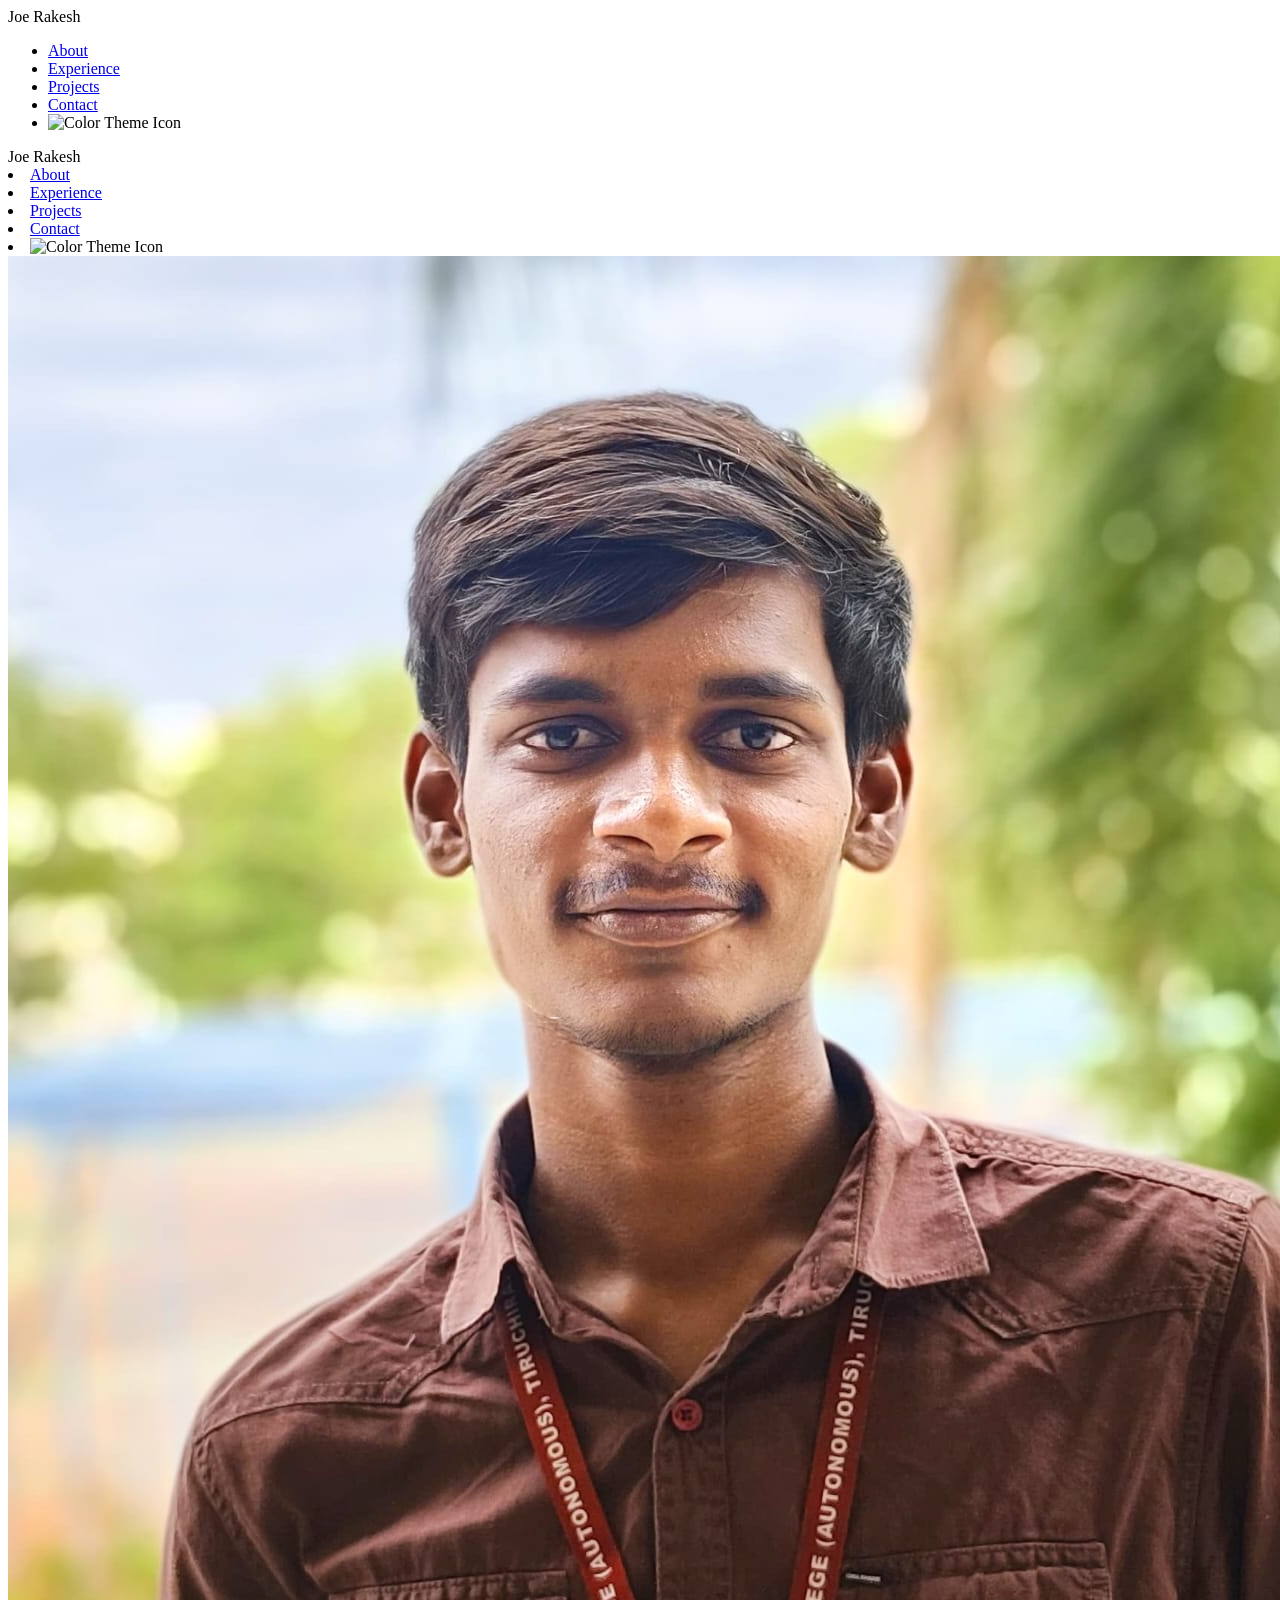
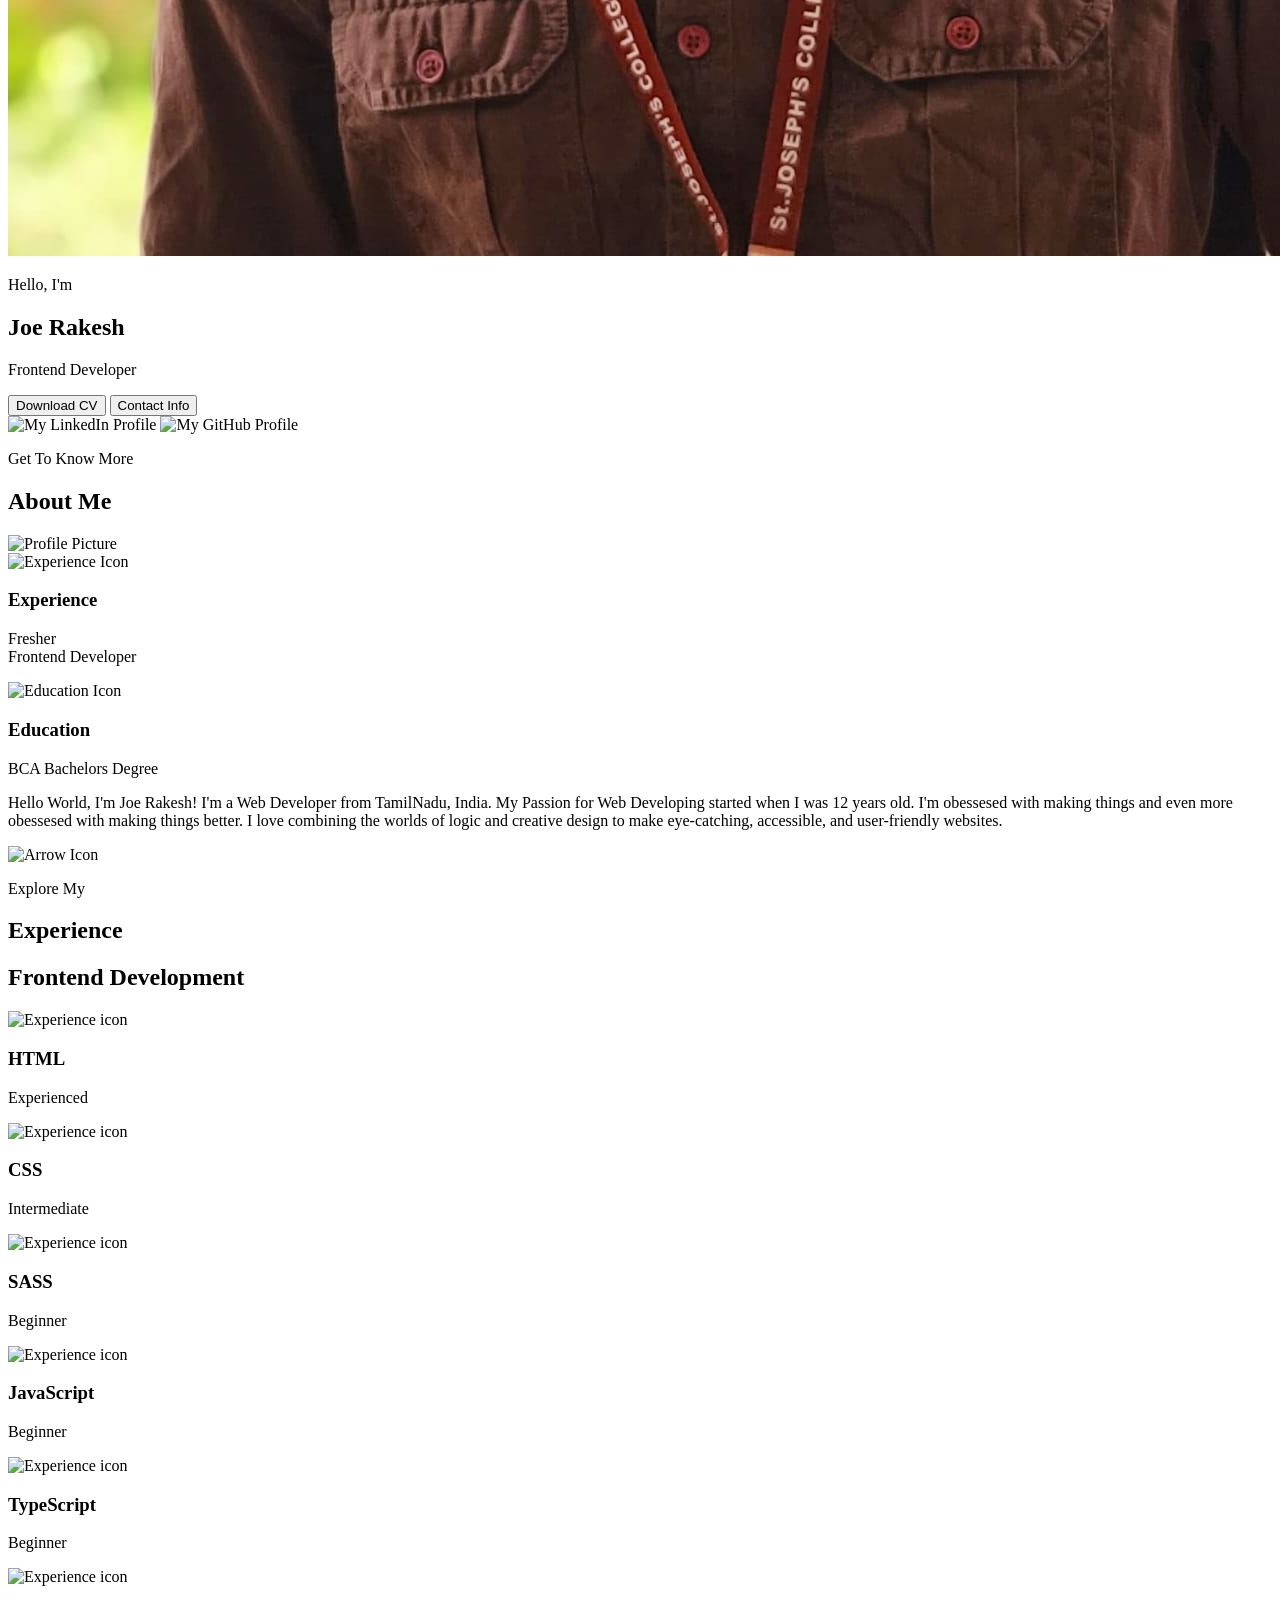
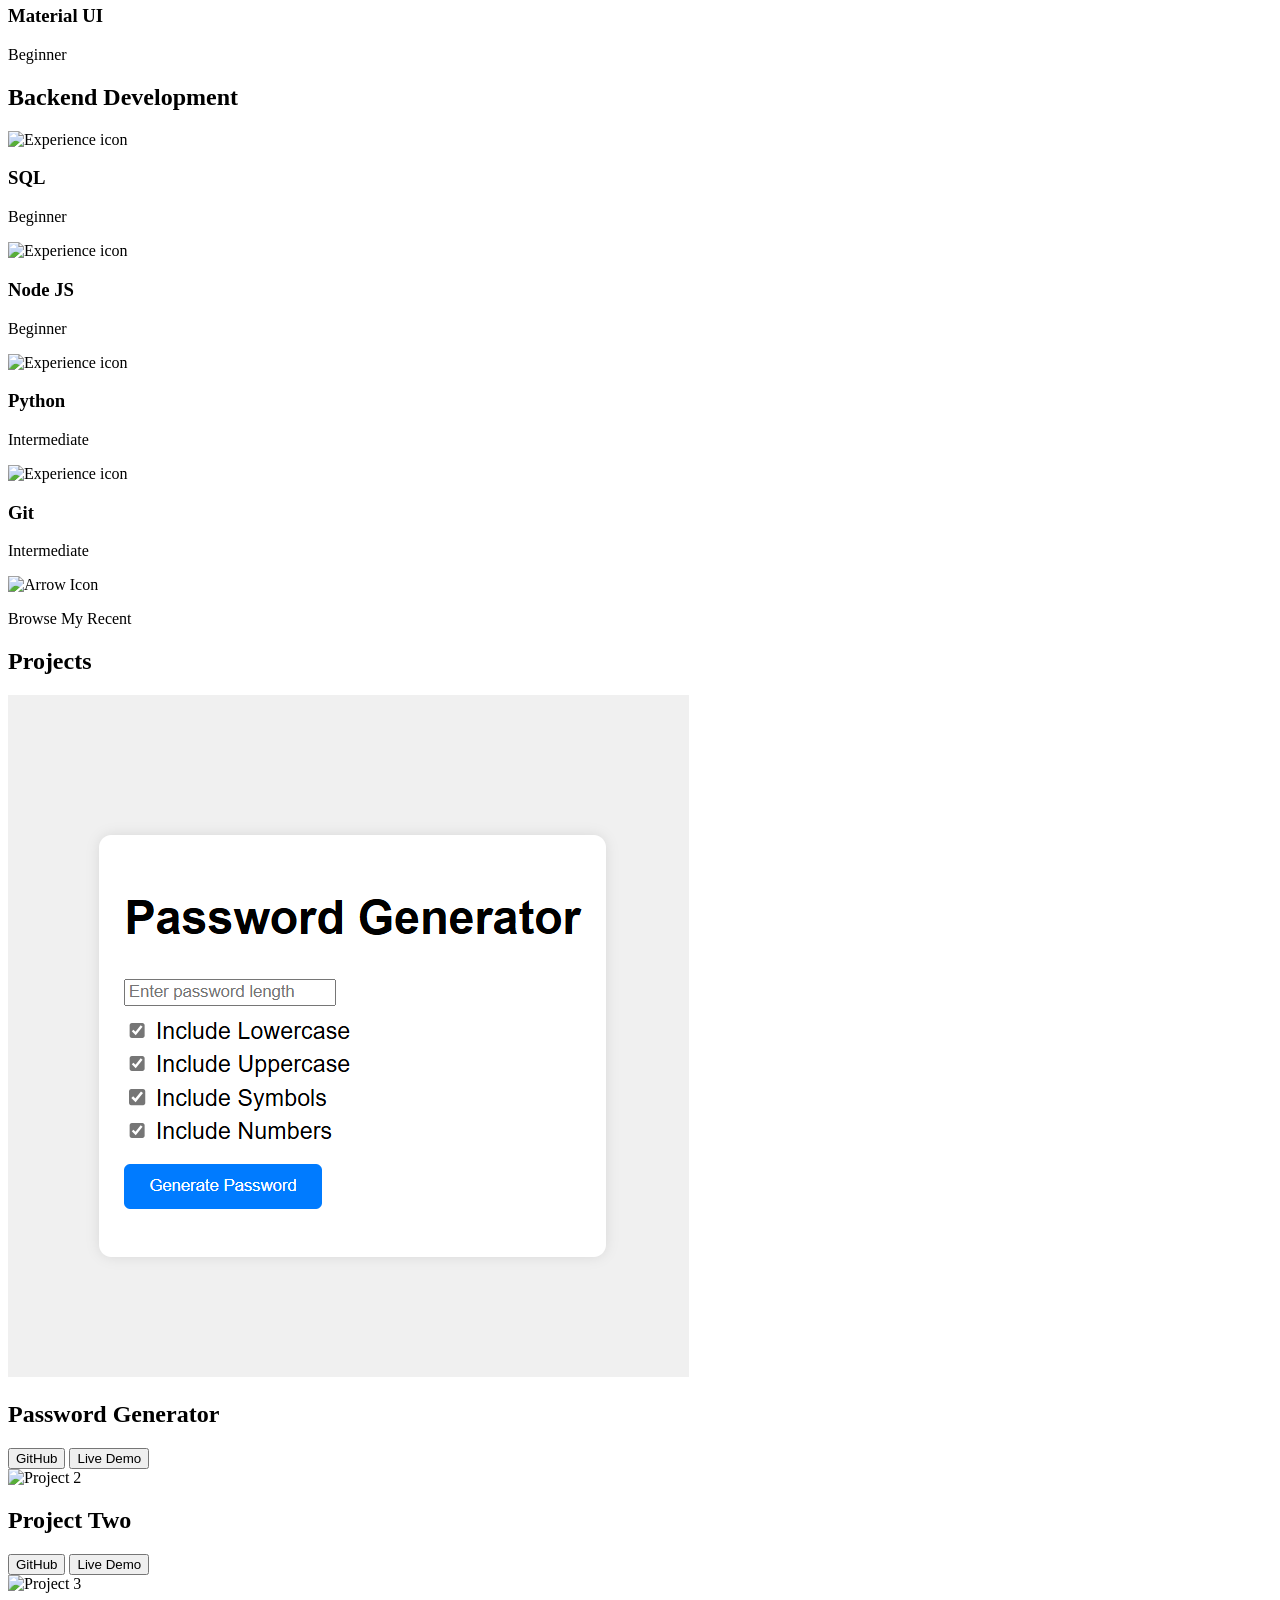
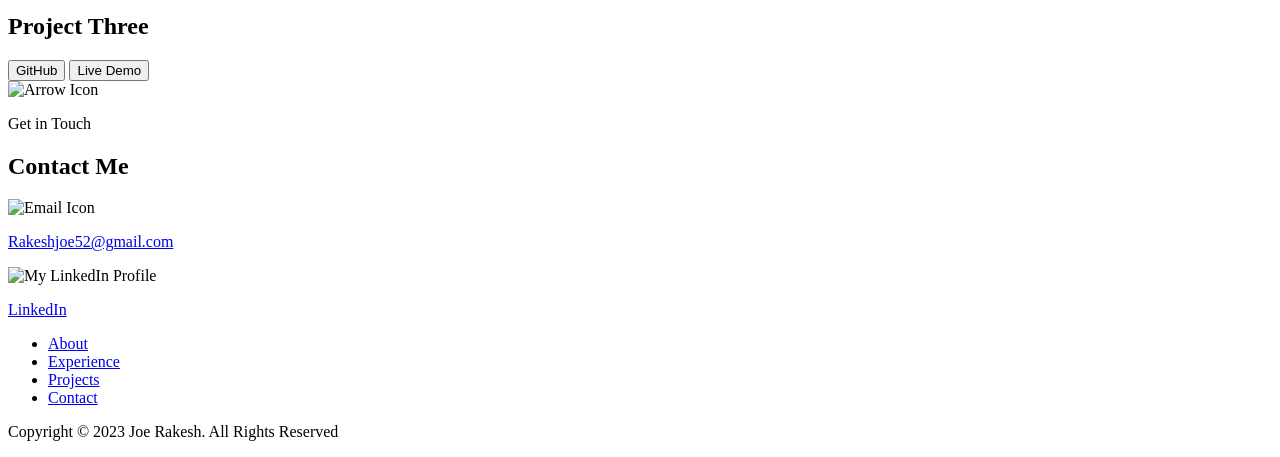
==== index.html @ 694a4231 "Update index.html" ====
<!DOCTYPE html>
<html lang="en">
  <head>
    <meta charset="UTF-8" />
    <meta http-equiv="X-UA-Compatible" content="IE=edge" />
    <meta name="viewport" content="width=device-width, initial-scale=1.0" />
    <title>Jo's Portfolio</title>
    <link rel="icon" type="image/x-icon" href="./assets/profile-pic.png" />
    <link rel="stylesheet" href="style.css" />
    <link rel="stylesheet" href="mediaqueries.css" />
  </head>
  <body>
    <nav id="desktop-nav">
      <div class="logo">Joe Rakesh</div>
      <div>
        <ul class="nav-links">
          <li><a href="#about">About</a></li>
          <li><a href="#experience">Experience</a></li>
          <li><a href="#projects">Projects</a></li>
          <li><a href="#contact">Contact</a></li>
          <li>
            <img
              id="modeToggle"
              class="icon color-icon"
              src="./assets/theme_light.png"
              src-light="./assets/theme_light.png"
              src-dark="./assets/theme_dark.png"
              alt="Color Theme Icon"
            />
          </li>
        </ul>
      </div>
    </nav>
    <nav id="hamburger-nav">
      <div class="logo">Joe Rakesh</div>
      <div class="hamburger-menu">
        <div class="hamburger-icon" onclick="toggleMenu()">
          <span></span>
          <span></span>
          <span></span>
        </div>
        <div class="menu-links">
          <li><a href="#about" onclick="toggleMenu()">About</a></li>
          <li><a href="#experience" onclick="toggleMenu()">Experience</a></li>
          <li><a href="#projects" onclick="toggleMenu()">Projects</a></li>
          <li><a href="#contact" onclick="toggleMenu()">Contact</a></li>
          <li>
            <img
              id="modeToggle2"
              class="icon color-icon"
              src="./assets/theme_light.png"
              src-light="./assets/theme_light.png"
              src-dark="./assets/theme_dark.png"
              alt="Color Theme Icon"
            />
          </li>
        </div>
      </div>
    </nav>
    <section id="profile">
      <div class="section_pic-container">
        <img src="./assets/profile-pic2.png" alt="Joe Profile Picture" />
      </div>
      <div class="section_text">
        <p class="section_text_p1">Hello, I'm</p>
        <h1 class="title">Joe Rakesh</h1>
        <p class="section_text_p2">Frontend Developer</p>
        <div class="btn-container">
          <button
            class="btn btn-color-2"
            onclick="window.open('./assets/resume.pdf')"
          >
            Download CV
          </button>
          <button class="btn btn-color-1" onclick="location.href='./#contact'">
            Contact Info
          </button>
        </div>
        <div id="social-container">
          <img
            src="./assets/linkedin.png"
            src-light="./assets/linkedin_light.png"
            src-dark="./assets/linkedin_dark.png"
            alt="My LinkedIn Profile"
            class="icon"
            onclick="location.href='https://www.linkedin.com/in/joe-rakesh-27b082286/'"
          />
          <img
            src="./assets/github.png"
            src-light="./assets/github_light.png"
            src-dark="./assets/github_dark.png"
            alt="My GitHub Profile"
            class="icon linkedin-icon"
            onclick="location.href='https://github.com/Joerakesh'"
          />
        </div>
      </div>
    </section>
    <section id="about">
      <p class="section_text_p1">Get To Know More</p>
      <h1 class="title">About Me</h1>
      <div class="section-container">
        <div class="section_pic-container">
          <img
            src="./assets/about-pic.png"
            alt="Profile Picture"
            class="about-pic"
          />
        </div>
        <div class="about-details-container">
          <div class="about-container">
            <div class="details-container">
              <img
                src="./assets/experience.png"
                src-light="./assets/experience_light.png"
                src-dark="./assets/checkmark_dark.png"
                alt="Experience Icon"
                class="icon"
              />
              <h3>Experience</h3>
              <p>Fresher <br />Frontend Developer</p>
            </div>
            <div class="details-container">
              <img
                src="./assets/education.png"
                src-light="./assets/education_light.png"
                src-dark="./assets/education_dark.png"
                alt="Education Icon"
                class="icon"
              />
              <h3>Education</h3>
              <p>BCA Bachelors Degree<br /></p>
            </div>
          </div>
          <div class="text-container">
            <p>
              Hello World, I'm Joe Rakesh! I'm a Web Developer from TamilNadu,
              India. My Passion for Web Developing started when I was 12 years
              old. I'm obessesed with making things and even more obessesed with
              making things better. I love combining the worlds of logic and
              creative design to make eye-catching, accessible, and
              user-friendly websites.
            </p>
          </div>
        </div>
      </div>
      <img
        src="./assets/arrow.png"
        src-light="./assets/arrow_light.png"
        src-dark="./assets/arrow_dark.png"
        alt="Arrow Icon"
        class="icon arrow"
        onclick="location.href='./#experience'"
      />
    </section>
    <section id="experience">
      <p class="section_text_p1">Explore My</p>
      <h1 class="title">Experience</h1>
      <div class="experience-details-container">
        <div class="about-container">
          <div class="details-container">
            <h2 class="experience-sub-title">Frontend Development</h2>
            <div class="article-container">
              <article>
                <img
                  src="./assets/checkmark.png"
                  src-light="./assets/checkmark_light.png"
                  src-dark="./assets/checkmark_dark.png"
                  alt="Experience icon"
                  class="icon"
                />
                <div>
                  <h3>HTML</h3>
                  <p>Experienced</p>
                </div>
              </article>
              <article>
                <img
                  src="./assets/checkmark.png"
                  src-light="./assets/checkmark_light.png"
                  src-dark="./assets/checkmark_dark.png"
                  alt="Experience icon"
                  class="icon"
                />
                <div>
                  <h3>CSS</h3>
                  <p>Intermediate</p>
                </div>
              </article>
              <article>
                <img
                  src="./assets/checkmark.png"
                  src-light="./assets/checkmark_light.png"
                  src-dark="./assets/checkmark_dark.png"
                  alt="Experience icon"
                  class="icon"
                />
                <div>
                  <h3>SASS</h3>
                  <p>Beginner</p>
                </div>
              </article>
              <article>
                <img
                  src="./assets/checkmark.png"
                  src-light="./assets/checkmark_light.png"
                  src-dark="./assets/checkmark_dark.png"
                  alt="Experience icon"
                  class="icon"
                />
                <div>
                  <h3>JavaScript</h3>
                  <p>Beginner</p>
                </div>
              </article>
              <article>
                <img
                  src="./assets/checkmark.png"
                  src-light="./assets/checkmark_light.png"
                  src-dark="./assets/checkmark_dark.png"
                  alt="Experience icon"
                  class="icon"
                />
                <div>
                  <h3>TypeScript</h3>
                  <p>Beginner</p>
                </div>
              </article>
              <article>
                <img
                  src="./assets/checkmark.png"
                  src-light="./assets/checkmark_light.png"
                  src-dark="./assets/checkmark_dark.png"
                  alt="Experience icon"
                  class="icon"
                />
                <div>
                  <h3>Material UI</h3>
                  <p>Beginner</p>
                </div>
              </article>
            </div>
          </div>
          <div class="details-container">
            <h2 class="experience-sub-title">Backend Development</h2>
            <div class="article-container">
              <article>
                <img
                  src="./assets/checkmark.png"
                  src-light="./assets/checkmark_light.png"
                  src-dark="./assets/checkmark_dark.png"
                  alt="Experience icon"
                  class="icon"
                />
                <div>
                  <h3>SQL</h3>
                  <p>Beginner</p>
                </div>
              </article>
              <article>
                <img
                  src="./assets/checkmark.png"
                  src-light="./assets/checkmark_light.png"
                  src-dark="./assets/checkmark_dark.png"
                  alt="Experience icon"
                  class="icon"
                />
                <div>
                  <h3>Node JS</h3>
                  <p>Beginner</p>
                </div>
              </article>
              <article>
                <img
                  src="./assets/checkmark.png"
                  src-light="./assets/checkmark_light.png"
                  src-dark="./assets/checkmark_dark.png"
                  alt="Experience icon"
                  class="icon"
                />
                <div>
                  <h3>Python</h3>
                  <p>Intermediate</p>
                </div>
              </article>
              <article>
                <img
                  src="./assets/checkmark.png"
                  src-light="./assets/checkmark_light.png"
                  src-dark="./assets/checkmark_dark.png"
                  alt="Experience icon"
                  class="icon"
                />
                <div>
                  <h3>Git</h3>
                  <p>Intermediate</p>
                </div>
              </article>
            </div>
          </div>
        </div>
      </div>
      <img
        src="./assets/arrow.png"
        src-light="./assets/arrow_light.png"
        src-dark="./assets/arrow_dark.png"
        alt="Arrow Icon"
        class="icon arrow"
        onclick="location.href='./#projects'"
      />
    </section>
    <section id="projects">
      <p class="section_text_p1">Browse My Recent</p>
      <h1 class="title">Projects</h1>
      <div class="experience-details-container">
        <div class="about-container">
          <div class="details-container color-container">
            <div class="article-container">
              <img
                src="./assets/project-1.png"
                alt="Project 1"
                class="project-img"
              />
            </div>
            <h2 class="experience-sub-title project-title">Password Generator</h2>
            <div class="btn-container">
              <button
                class="btn btn-color-2 project-btn"
                onclick="location.href='https://github.com/Joerakesh/Password-Generator.git'"
              >
                GitHub
              </button>
              <button
                class="btn btn-color-2 project-btn"
                onclick="location.href='https://joepasswordgenerator.netlify.app/'"
              >
                Live Demo
              </button>
            </div>
          </div>
          <div class="details-container color-container">
            <div class="article-container">
              <img
                src="./assets/project-2.png"
                alt="Project 2"
                class="project-img"
              />
            </div>
            <h2 class="experience-sub-title project-title">Project Two</h2>
            <div class="btn-container">
              <button
                class="btn btn-color-2 project-btn"
                onclick="location.href='https://github.com/'"
              >
                GitHub
              </button>
              <button
                class="btn btn-color-2 project-btn"
                onclick="location.href='https://github.com/'"
              >
                Live Demo
              </button>
            </div>
          </div>
          <div class="details-container color-container">
            <div class="article-container">
              <img
                src="./assets/project-3.png"
                alt="Project 3"
                class="project-img"
              />
            </div>
            <h2 class="experience-sub-title project-title">Project Three</h2>
            <div class="btn-container">
              <button
                class="btn btn-color-2 project-btn"
                onclick="location.href='https://github.com/'"
              >
                GitHub
              </button>
              <button
                class="btn btn-color-2 project-btn"
                onclick="location.href='https://github.com/'"
              >
                Live Demo
              </button>
            </div>
          </div>
        </div>
      </div>
      <img
        src="./assets/arrow.png"
        src-light="./assets/arrow_light.png"
        src-dark="./assets/arrow_dark.png"
        alt="Arrow Icon"
        class="icon arrow"
        onclick="location.href='./#contact'"
      />
    </section>
    <section id="contact">
      <p class="section_text_p1">Get in Touch</p>
      <h1 class="title">Contact Me</h1>
      <div class="contact-info-upper-container">
        <div class="contact-info-container">
          <img
            src="./assets/email.png"
            src-light="./assets/email_light.png"
            src-dark="./assets/email_dark.png"
            alt="Email Icon"
            class="icon contact-icon email-icon"
          />
          <p>
            <a href="mailto:rakeshjoe52@gmail.com">Rakeshjoe52@gmail.com</a>
          </p>
        </div>
        <div class="contact-info-container">
          <img
            src="./assets/linkedin.png"
            src-light="./assets/linkedin_light.png"
            src-dark="./assets/linkedin_dark.png"
            alt="My LinkedIn Profile"
            class="icon"
            onclick="location.href='https://www.linkedin.com/in/joe-rakesh-27b082286/'"
          />
          <p>
            <a href="https://www.linkedin.com/in/joe-rakesh-27b082286/"
              >LinkedIn</a
            >
          </p>
        </div>
      </div>
    </section>
    <footer>
      <nav>
        <div class="nav-links-container">
          <ul class="nav-links">
            <li><a href="#about">About</a></li>
            <li><a href="#experience">Experience</a></li>
            <li><a href="#projects">Projects</a></li>
            <li><a href="#contact">Contact</a></li>
          </ul>
        </div>
      </nav>
      <p>Copyright &#169; 2023 Joe Rakesh. All Rights Reserved</p>
    </footer>
    <script src="script.js"></script>
  </body>
</html>
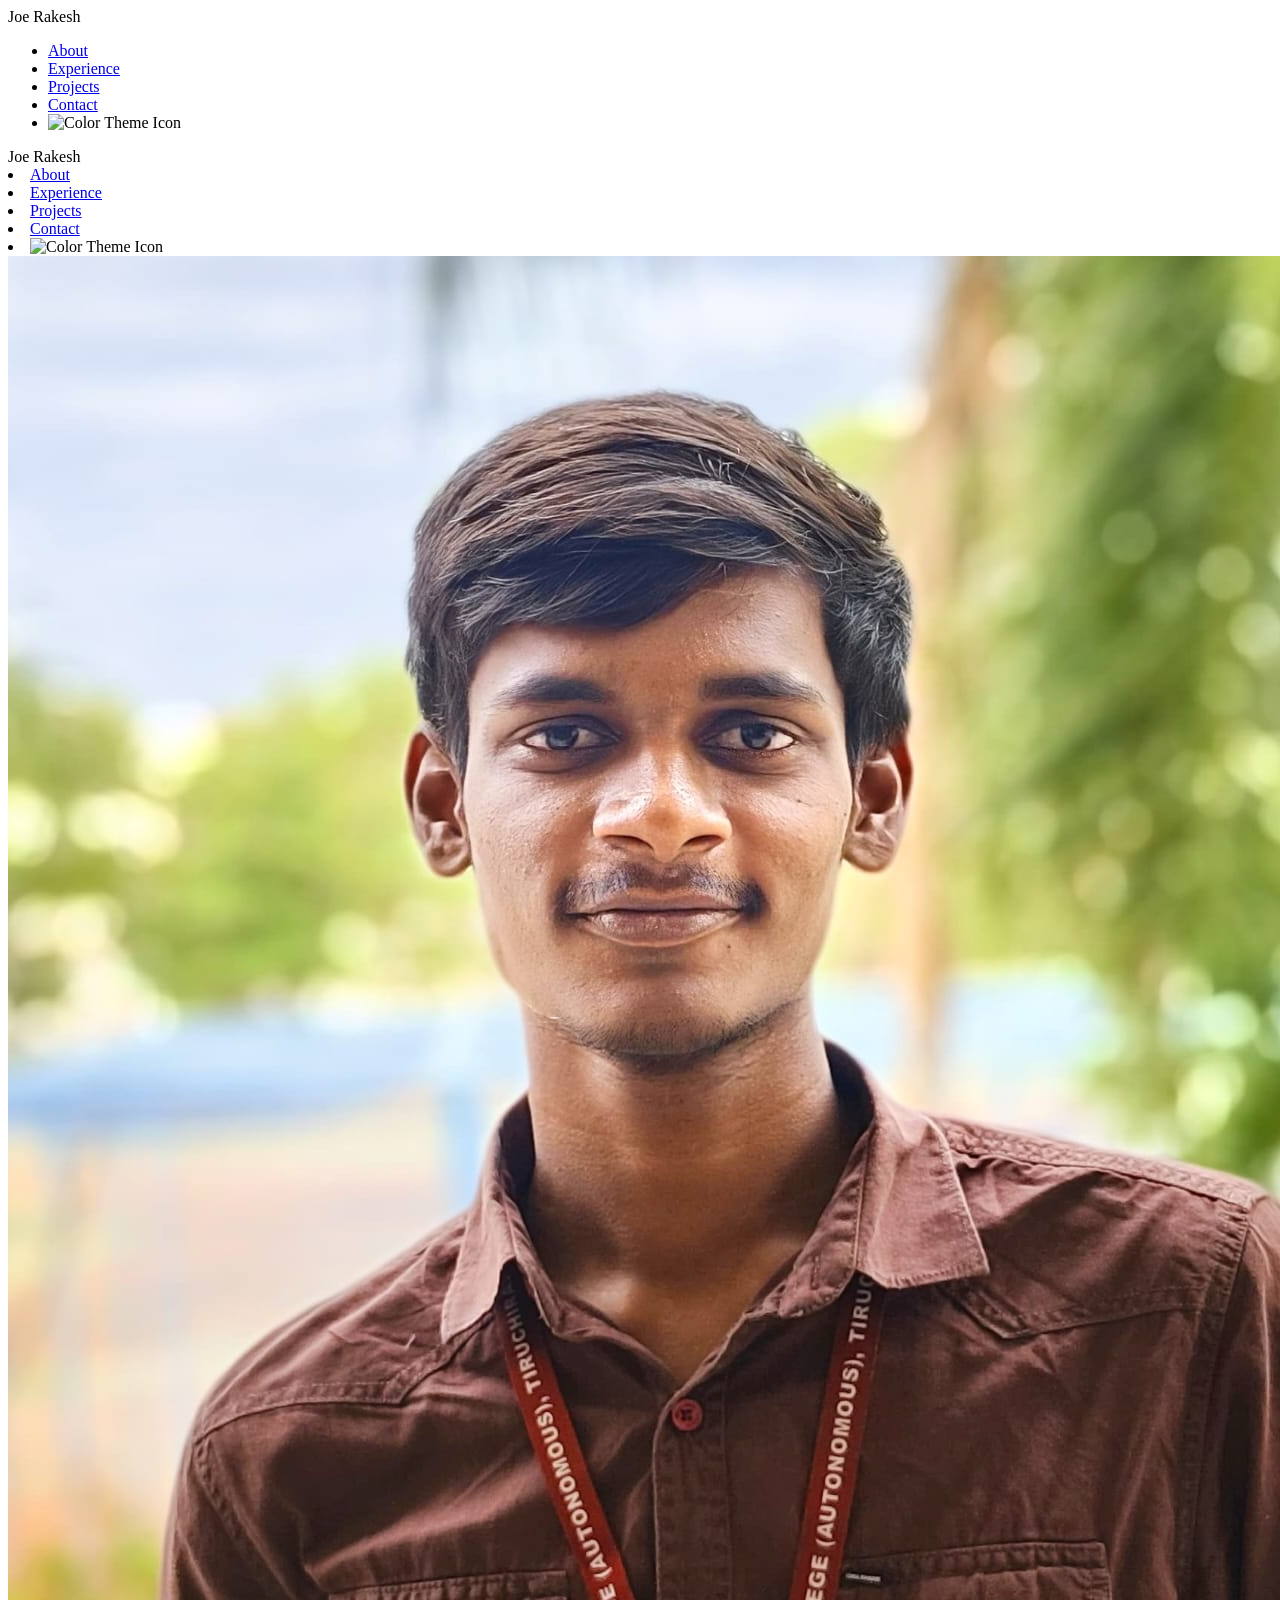
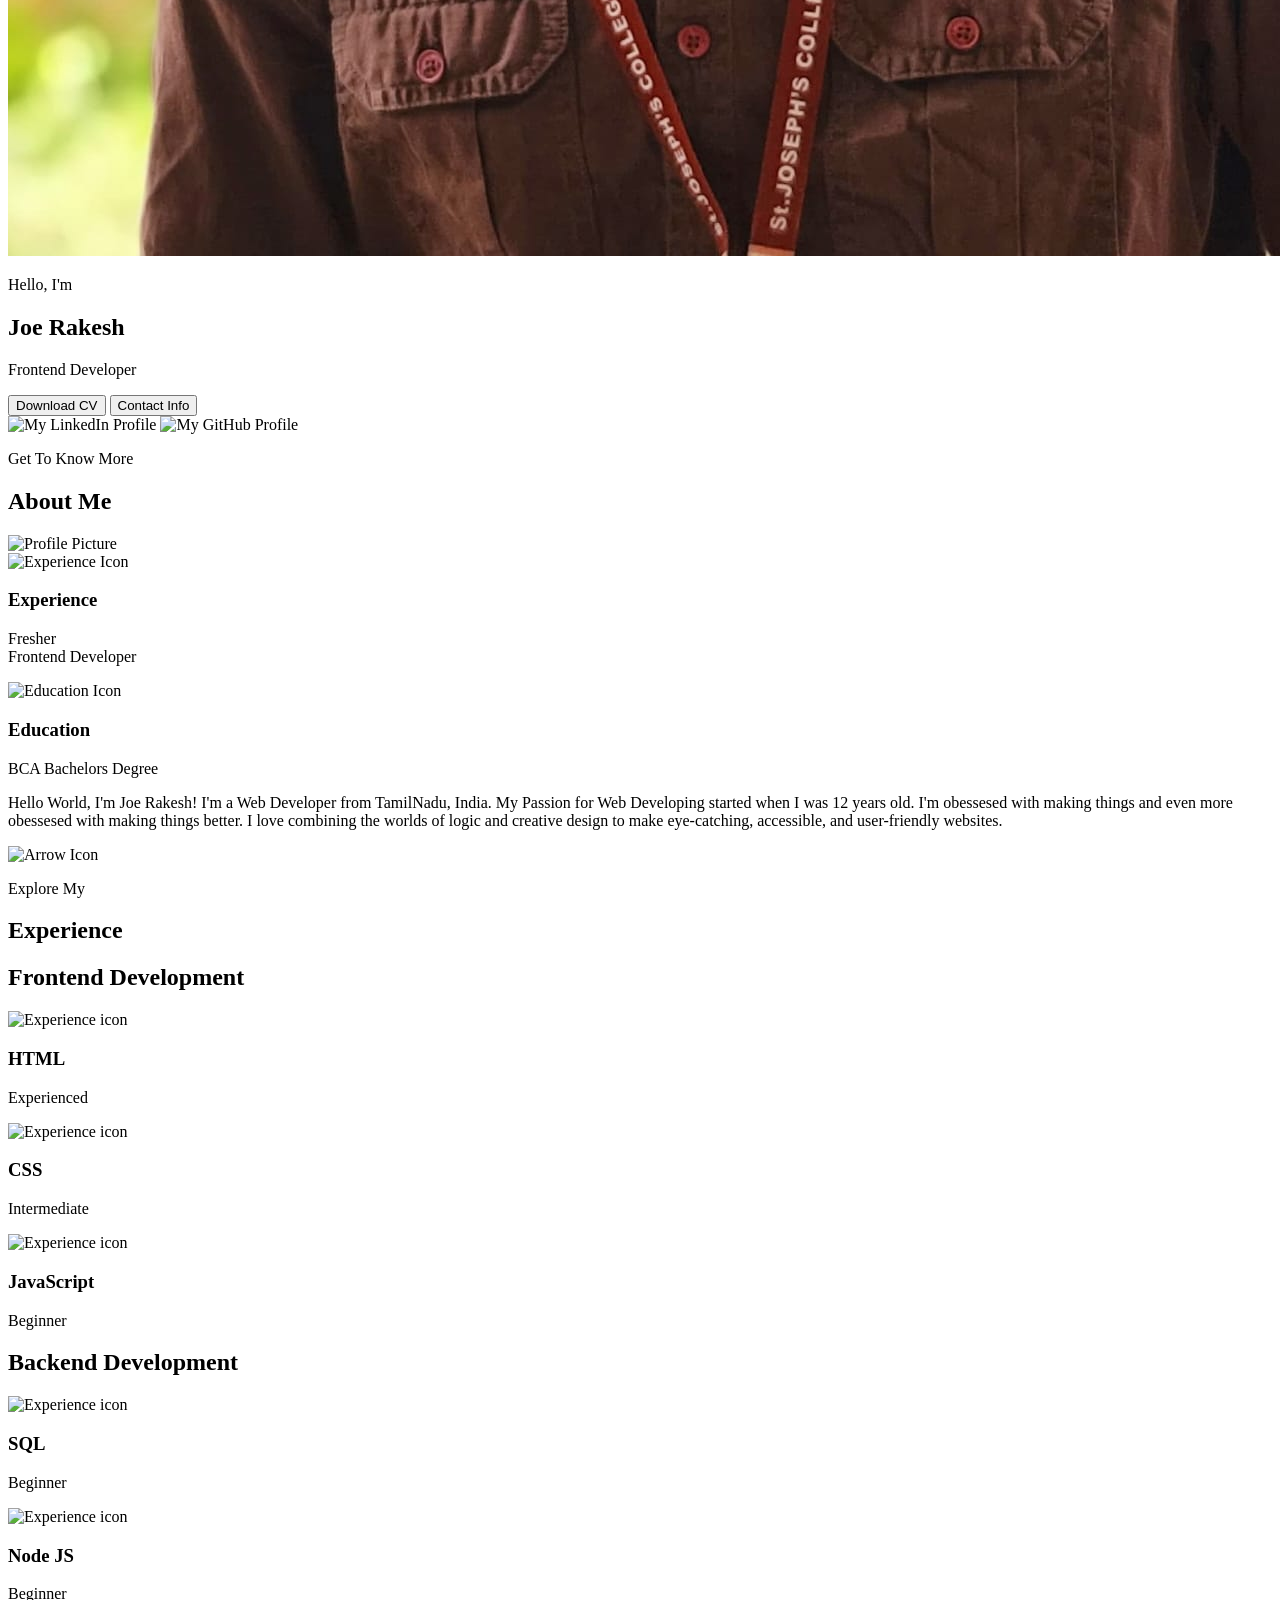
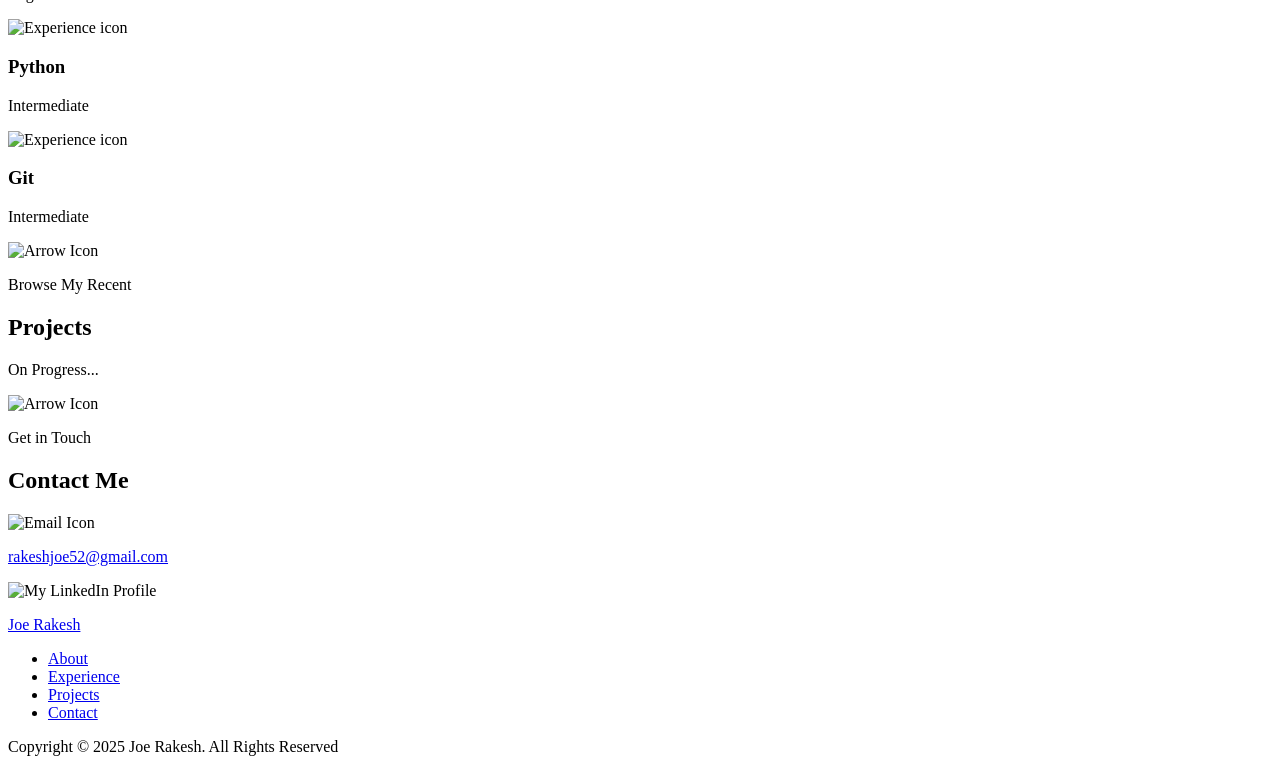
==== commit f0c429fb: "commit" ====
--- a/index.html
+++ b/index.html
@@ -4,7 +4,7 @@
     <meta charset="UTF-8" />
     <meta http-equiv="X-UA-Compatible" content="IE=edge" />
     <meta name="viewport" content="width=device-width, initial-scale=1.0" />
-    <title>Jo's Portfolio</title>
+    <title>Joe's Portfolio</title>
     <link rel="icon" type="image/x-icon" href="./assets/profile-pic.png" />
     <link rel="stylesheet" href="style.css" />
     <link rel="stylesheet" href="mediaqueries.css" />
@@ -196,46 +196,7 @@
                   class="icon"
                 />
                 <div>
-                  <h3>SASS</h3>
-                  <p>Beginner</p>
-                </div>
-              </article>
-              <article>
-                <img
-                  src="./assets/checkmark.png"
-                  src-light="./assets/checkmark_light.png"
-                  src-dark="./assets/checkmark_dark.png"
-                  alt="Experience icon"
-                  class="icon"
-                />
-                <div>
                   <h3>JavaScript</h3>
-                  <p>Beginner</p>
-                </div>
-              </article>
-              <article>
-                <img
-                  src="./assets/checkmark.png"
-                  src-light="./assets/checkmark_light.png"
-                  src-dark="./assets/checkmark_dark.png"
-                  alt="Experience icon"
-                  class="icon"
-                />
-                <div>
-                  <h3>TypeScript</h3>
-                  <p>Beginner</p>
-                </div>
-              </article>
-              <article>
-                <img
-                  src="./assets/checkmark.png"
-                  src-light="./assets/checkmark_light.png"
-                  src-dark="./assets/checkmark_dark.png"
-                  alt="Experience icon"
-                  class="icon"
-                />
-                <div>
-                  <h3>Material UI</h3>
                   <p>Beginner</p>
                 </div>
               </article>
@@ -314,7 +275,7 @@
       <h1 class="title">Projects</h1>
       <div class="experience-details-container">
         <div class="about-container">
-          <div class="details-container color-container">
+          <!-- <div class="details-container color-container">
             <div class="article-container">
               <img
                 src="./assets/project-1.png"
@@ -322,7 +283,9 @@
                 class="project-img"
               />
             </div>
-            <h2 class="experience-sub-title project-title">Password Generator</h2>
+            <h2 class="experience-sub-title project-title">
+              Password Generator
+            </h2>
             <div class="btn-container">
               <button
                 class="btn btn-color-2 project-btn"
@@ -385,7 +348,8 @@
                 Live Demo
               </button>
             </div>
-          </div>
+          </div> -->
+          <p>On Progress...</p>
         </div>
       </div>
       <img
@@ -410,7 +374,7 @@
             class="icon contact-icon email-icon"
           />
           <p>
-            <a href="mailto:rakeshjoe52@gmail.com">Rakeshjoe52@gmail.com</a>
+            <a href="mailto:rakeshjoe52@gmail.com">rakeshjoe52@gmail.com</a>
           </p>
         </div>
         <div class="contact-info-container">
@@ -424,7 +388,7 @@
           />
           <p>
             <a href="https://www.linkedin.com/in/joe-rakesh-27b082286/"
-              >LinkedIn</a
+              >Joe Rakesh</a
             >
           </p>
         </div>
@@ -441,7 +405,7 @@
           </ul>
         </div>
       </nav>
-      <p>Copyright &#169; 2023 Joe Rakesh. All Rights Reserved</p>
+      <p>Copyright &#169; 2025 Joe Rakesh. All Rights Reserved</p>
     </footer>
     <script src="script.js"></script>
   </body>
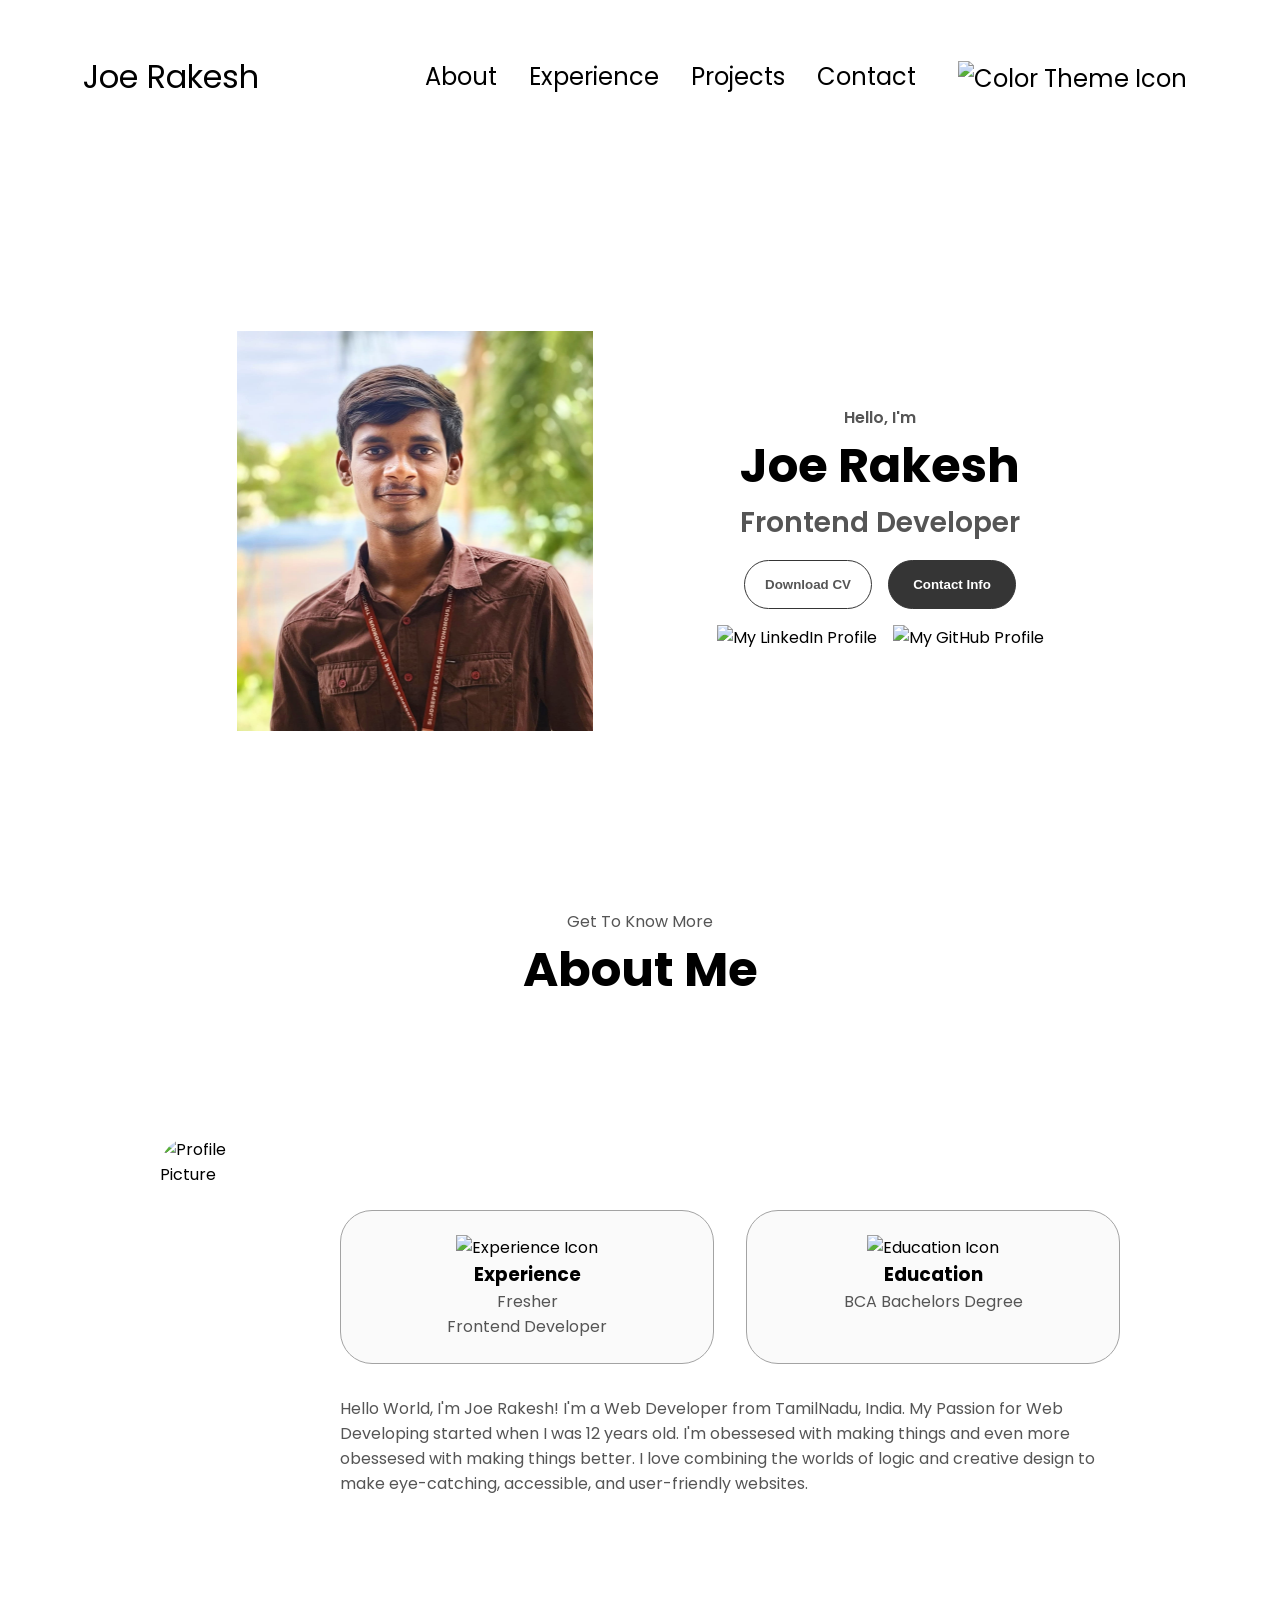
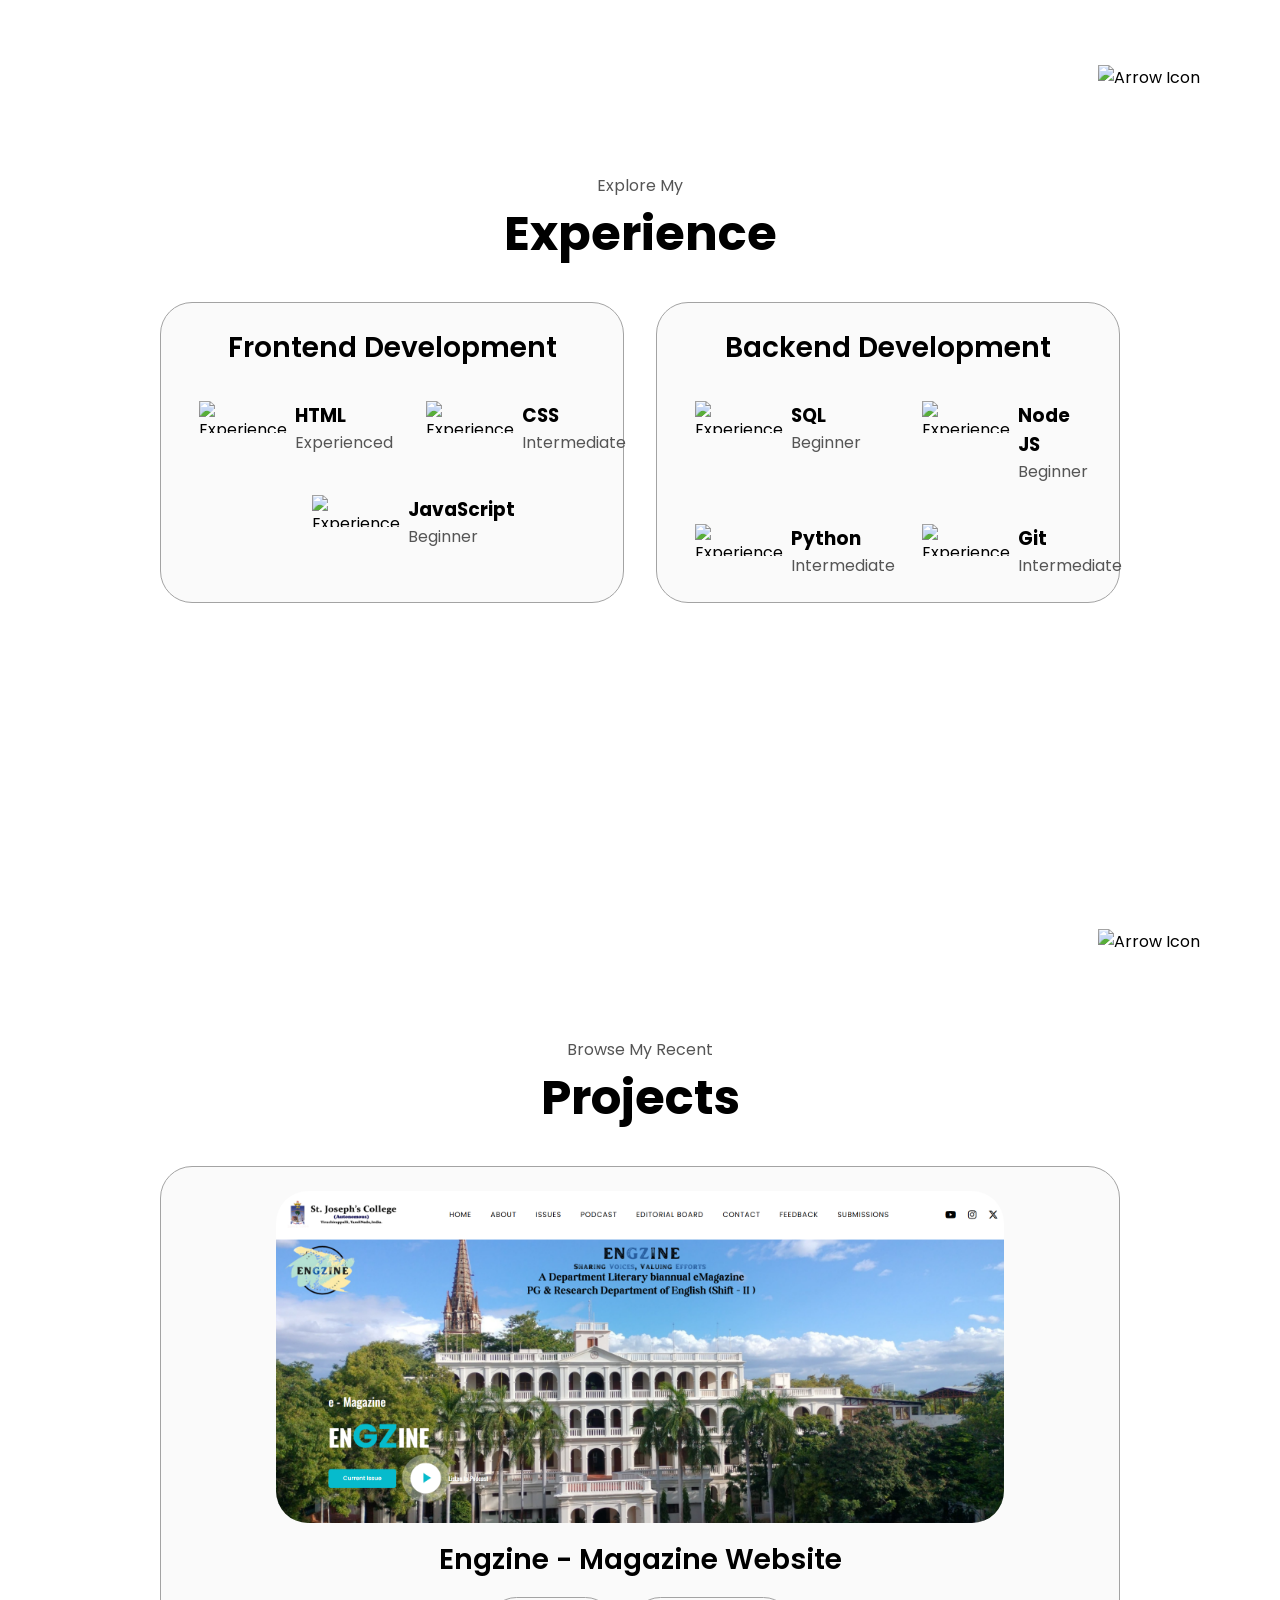
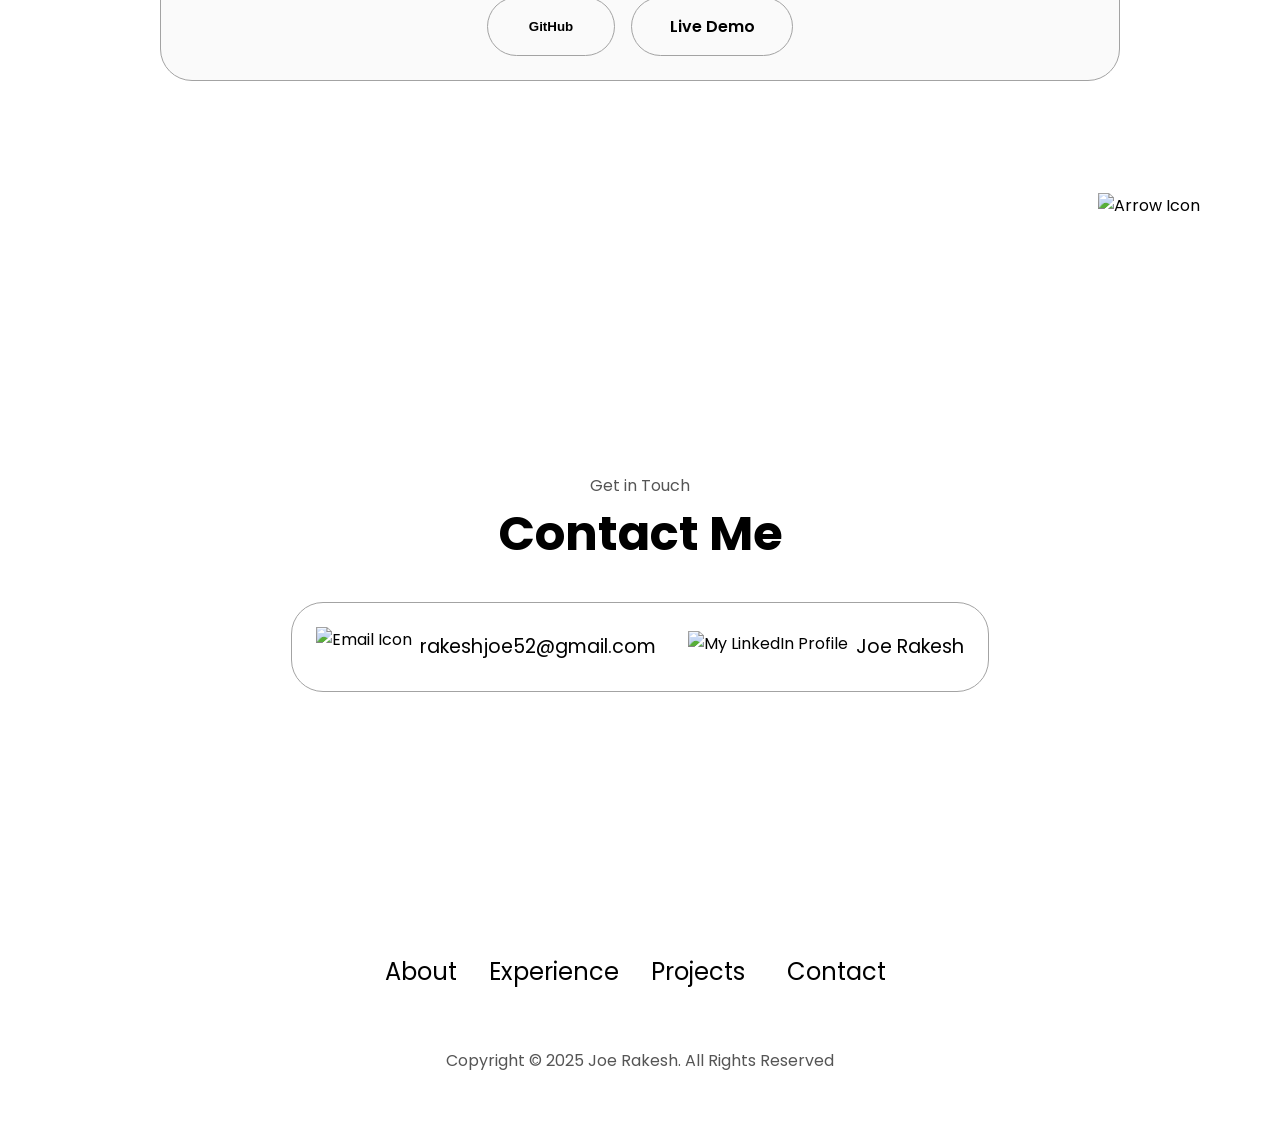
==== commit 47c903de: "commit" ====
--- a/index.html
+++ b/index.html
@@ -3,6 +3,7 @@
   <head>
     <meta charset="UTF-8" />
     <meta http-equiv="X-UA-Compatible" content="IE=edge" />
+    <link rel="shortcut icon" href="/assets/favicon.svg" type="image/x-icon" />
     <meta name="viewport" content="width=device-width, initial-scale=1.0" />
     <title>Joe's Portfolio</title>
     <link rel="icon" type="image/x-icon" href="./assets/profile-pic.png" />
@@ -275,81 +276,30 @@
       <h1 class="title">Projects</h1>
       <div class="experience-details-container">
         <div class="about-container">
-          <!-- <div class="details-container color-container">
+          <div class="details-container color-container">
             <div class="article-container">
-              <img
-                src="./assets/project-1.png"
-                alt="Project 1"
-                class="project-img"
-              />
+              <img src="./assets/1.png" alt="Project 1" class="project-img" />
             </div>
             <h2 class="experience-sub-title project-title">
-              Password Generator
+              Engzine - Magazine Website
             </h2>
             <div class="btn-container">
               <button
+                target="_blank"
                 class="btn btn-color-2 project-btn"
                 onclick="location.href='https://github.com/Joerakesh/Password-Generator.git'"
               >
                 GitHub
               </button>
-              <button
+
+              <a
                 class="btn btn-color-2 project-btn"
-                onclick="location.href='https://joepasswordgenerator.netlify.app/'"
+                href="https://sjctni.edu/Department/ENGZINE/"
+                target="_blank"
+                >Live Demo</a
               >
-                Live Demo
-              </button>
-            </div>
-          </div>
-          <div class="details-container color-container">
-            <div class="article-container">
-              <img
-                src="./assets/project-2.png"
-                alt="Project 2"
-                class="project-img"
-              />
-            </div>
-            <h2 class="experience-sub-title project-title">Project Two</h2>
-            <div class="btn-container">
-              <button
-                class="btn btn-color-2 project-btn"
-                onclick="location.href='https://github.com/'"
-              >
-                GitHub
-              </button>
-              <button
-                class="btn btn-color-2 project-btn"
-                onclick="location.href='https://github.com/'"
-              >
-                Live Demo
-              </button>
-            </div>
-          </div>
-          <div class="details-container color-container">
-            <div class="article-container">
-              <img
-                src="./assets/project-3.png"
-                alt="Project 3"
-                class="project-img"
-              />
-            </div>
-            <h2 class="experience-sub-title project-title">Project Three</h2>
-            <div class="btn-container">
-              <button
-                class="btn btn-color-2 project-btn"
-                onclick="location.href='https://github.com/'"
-              >
-                GitHub
-              </button>
-              <button
-                class="btn btn-color-2 project-btn"
-                onclick="location.href='https://github.com/'"
-              >
-                Live Demo
-              </button>
-            </div>
-          </div> -->
-          <p>On Progress...</p>
+            </div>
+          </div>
         </div>
       </div>
       <img
--- a/style.css
+++ b/style.css
@@ -0,0 +1,497 @@
+/* GENERAL*/
+
+@import url("https://fonts.googleapis.com/css2?family=Poppins:ital,wght@0,300;0,400;0,500;1,600&display=swap");
+
+/* DEFAULT LIGHT MODE */
+:root {
+  --primary-color: white;
+  --primary-color-2: rgb(250, 250, 250);
+  --primary-color-3: rgb(181, 181, 181);
+  --primary-color-4: rgb(255, 255, 255);
+  --secondary-color: black;
+  --secondary-color-1: rgb(85, 85, 85);
+  --button-background: rgb(53, 53, 53);
+  --button-text-hover: grey;
+  --button-border: rgb(53, 53, 53) 0.1rem solid;
+  --button-border-2: rgb(255, 255, 255) 0.1rem solid;
+  --container-border: rgb(163, 163, 163);
+}
+
+/* DARK MODE */
+
+[theme="dark"] {
+  --primary-color: black;
+  --primary-color-2: rgb(39, 39, 39);
+  --primary-color-3: rgb(74, 74, 74);
+  --background-color: rgb(33, 33, 33);
+  --secondary-color: white;
+  --secondary-color-1: rgb(170, 170, 170);
+  --button-background: rgb(202, 202, 202);
+  --button-hover: lightgrey;
+  --button-border: rgb(202, 202, 202) 0.1rem solid;
+  --button-border-2: rgb(0, 0, 0) 0.1rem solid;
+  --container-border: rgb(92, 92, 92);
+}
+
+* {
+  margin: 0;
+  padding: 0;
+}
+
+h3 {
+  color: var(--secondary-color);
+}
+
+body {
+  font-family: "Poppins", sans-serif;
+  background-color: var(--background-color);
+}
+
+html {
+  scroll-behavior: smooth;
+}
+
+p {
+  color: var(--secondary-color-1);
+}
+
+/* TRANSITION */
+
+a,
+.btn {
+  transition: all 300ms ease;
+}
+
+/* DESKTOP NAVIGATION */
+
+nav,
+.nav-links {
+  display: flex;
+  align-items: center;
+}
+
+nav {
+  justify-content: space-around;
+  height: 17vh;
+}
+
+.nav-links {
+  gap: 2rem;
+  list-style: none;
+  font-size: 1.5rem;
+}
+
+nav li:last-child {
+  width: max-content;
+  display: flex;
+  margin: auto;
+  padding: 10px;
+}
+
+a {
+  color: var(--secondary-color);
+  text-decoration: none;
+  text-decoration-color: var(--primary-color);
+}
+
+a:hover {
+  text-decoration: underline;
+  text-underline-offset: 1rem;
+  text-decoration-color: var(--secondary-color);
+}
+
+a:hover {
+  text-decoration: underline;
+  text-underline-offset: 1rem;
+  color: var(--secondary-color);
+  text-decoration-color: var(--secondary-color);
+}
+
+.logo {
+  font-size: 2rem;
+  color: var(--secondary-color);
+}
+
+.logo:hover {
+  cursor: default;
+}
+
+/* HAMBURGER MENU */
+
+#hamburger-nav {
+  display: none;
+}
+
+.hamburger-menu {
+  position: relative;
+  display: inline-block;
+}
+
+.hamburger-icon {
+  display: flex;
+  flex-direction: column;
+  justify-content: space-between;
+  height: 24px;
+  width: 30px;
+  cursor: pointer;
+}
+
+.hamburger-icon span {
+  width: 100%;
+  height: 2px;
+  background-color: var(--secondary-color);
+  transition: all 0.3 ease-in-out;
+}
+
+.menu-links {
+  position: absolute;
+  top: 100%;
+  right: 0;
+  background-color: var(--primary-color);
+  width: fit-content;
+  max-height: 0;
+  overflow: hidden;
+  transition: all 0.3 ease-in-out;
+}
+
+.menu-links a {
+  display: block;
+  padding: 10px;
+  text-align: center;
+  font-size: 1.5rem;
+  color: var(--secondary-color);
+  text-decoration: none;
+  transition: all 0.3 ease-in-out;
+}
+
+.menu-links li {
+  list-style: none;
+}
+
+.menu-links.open {
+  max-height: 300px;
+}
+
+.hamburger-icon.open span:first-child {
+  transform: rotate(45deg) translate(10px, 5px);
+}
+
+.hamburger-icon.open span:nth-child(2) {
+  opacity: 0;
+}
+
+.hamburger-icon.open span:last-child {
+  transform: rotate(-45deg) translate(10px, -5px);
+}
+
+.hamburger-icon span:first-child {
+  transform: none;
+}
+
+.hamburger-icon span:first-child {
+  opacity: 1;
+}
+
+.hamburger-icon span:first-child {
+  transform: none;
+}
+
+/* SECTIONS */
+
+section {
+  padding-top: 4vh;
+  height: 96vh;
+  margin: 0 10rem;
+  box-sizing: border-box;
+  min-height: fit-content;
+}
+
+.section-container {
+  display: flex;
+}
+
+/* PROFILE SECTIONS */
+
+#profile {
+  display: flex;
+  justify-content: center;
+  gap: 5rem;
+  height: 80vh;
+}
+
+.section_pic-container {
+  display: flex;
+  height: 400px;
+  width: 400px;
+  margin: auto 0;
+}
+
+.section_text {
+  align-self: center;
+  text-align: center;
+}
+
+.section_text p {
+  font-weight: 600;
+}
+
+.section_text_p1 {
+  text-align: center;
+}
+
+.section_text_p2 {
+  font-size: 1.75rem;
+  margin-bottom: 1rem;
+}
+
+.title {
+  color: var(--secondary-color);
+  font-size: 3rem;
+  text-align: center;
+}
+
+#social-container {
+  display: flex;
+  justify-content: center;
+  margin-top: 1rem;
+  gap: 1rem;
+}
+
+/* ICONS */
+
+.icon {
+  cursor: pointer;
+  height: 2rem;
+}
+
+/* BUTTONS */
+
+.btn-container {
+  display: flex;
+  justify-content: center;
+  gap: 1rem;
+}
+
+.btn {
+  font-weight: 600;
+  transition: all 300ms ease;
+  padding: 1rem;
+  width: 8rem;
+  border-radius: 2rem;
+}
+
+.btn-color-1,
+.btn-color-2 {
+  border: var(--button-border);
+  color: var(--secondary-color-1);
+}
+
+.btn-color-1:hover,
+.btn-color-2:hover {
+  cursor: pointer;
+}
+
+.btn-color-1,
+.btn-color-2:hover {
+  background: var(--button-background);
+  color: var(--primary-color);
+}
+
+.btn-color-1:hover {
+  background: var(--secondary-color);
+}
+
+.btn-color-2 {
+  background: none;
+}
+
+.btn-color-2:hover {
+  border: var(--button-border);
+  background: var(--secondary-color);
+}
+
+.btn-container {
+  gap: 1rem;
+}
+
+/* ABOUT SECTION */
+
+#about {
+  position: relative;
+}
+
+.about-container {
+  gap: 2rem;
+  margin-bottom: 2rem;
+  margin-top: 2rem;
+}
+
+.about-details-container {
+  justify-content: center;
+  flex-direction: column;
+}
+
+.about-container,
+.about-details-container {
+  display: flex;
+}
+
+.about-pic {
+  border-radius: 2rem;
+}
+
+.arrow {
+  position: absolute;
+  right: -5rem;
+  bottom: 2.5rem;
+}
+
+.details-container {
+  padding: 1.5rem;
+  flex: 1;
+  background: var(--primary-color-2);
+  border-radius: 2rem;
+  border: var(--button-border);
+  border-color: var(--container-border);
+  text-align: center;
+}
+
+.section-container {
+  gap: 4rem;
+  height: 80%;
+}
+
+.section_pic-container {
+  height: 400px;
+  width: 400px;
+  margin: auto 0;
+}
+
+/* EXPERIENCE SECTION */
+
+#experience {
+  position: relative;
+}
+
+.experience-sub-title {
+  color: var(--secondary-color);
+  font-weight: 600;
+  font-size: 1.75rem;
+  margin-bottom: 2rem;
+}
+
+.experience-details-container {
+  display: flex;
+  justify-content: center;
+  flex-direction: column;
+}
+
+.article-container {
+  display: flex;
+  text-align: initial;
+  flex-wrap: wrap;
+  flex-direction: row;
+  gap: 2.5rem;
+  justify-content: space-around;
+}
+
+article {
+  display: flex;
+  width: 10rem;
+  /* justify-content: space-around; */
+  gap: 0.5rem;
+}
+
+article .icon {
+  cursor: default;
+}
+
+/* PROJECTS SECTION*/
+
+#projects {
+  position: relative;
+}
+
+.color-container {
+  border-color: var(--container-border);
+  background: var(--primary-color-2);
+}
+
+.project-img {
+  border-radius: 2rem;
+  width: 80%;
+  height: 50%;
+}
+
+.project-title {
+  margin: 1rem;
+  color: var(--secondary-color);
+}
+
+.project-btn {
+  color: var(--secondary-color);
+  border-color: var(--container-border);
+}
+
+/* CONTACT */
+
+#contact {
+  display: flex;
+  justify-content: center;
+  flex-direction: column;
+  height: 70vh;
+}
+
+.contact-info-upper-container {
+  display: flex;
+  justify-content: center;
+  border-radius: 2rem;
+  border: var(--button-border);
+  border-color: var(--container-border);
+  background: var(--background-color);
+  margin: 2rem auto;
+  padding: 0.5rem;
+}
+
+.contact-info-container {
+  display: flex;
+  align-items: center;
+  justify-content: center;
+  gap: 0.5rem;
+  margin: 1rem;
+}
+
+.contact-info-container p {
+  font-size: larger;
+}
+
+.contact-icon {
+  cursor: default;
+}
+
+.email-icon {
+  height: 2.5rem;
+}
+
+/* FOOTER SECTION */
+
+footer {
+  height: 26vh;
+  margin: 0 1rem;
+}
+
+footer p {
+  text-align: center;
+}
+
+::-webkit-scrollbar {
+  width: 12px;
+}
+
+::-webkit-scrollbar-thumb {
+  background: linear-gradient(transparent, #8b8989);
+  border-radius: 6px;
+}
+::-webkit-scrollbar-thumb:hover {
+  background: linear-gradient(transparent, #73d8d0);
+}
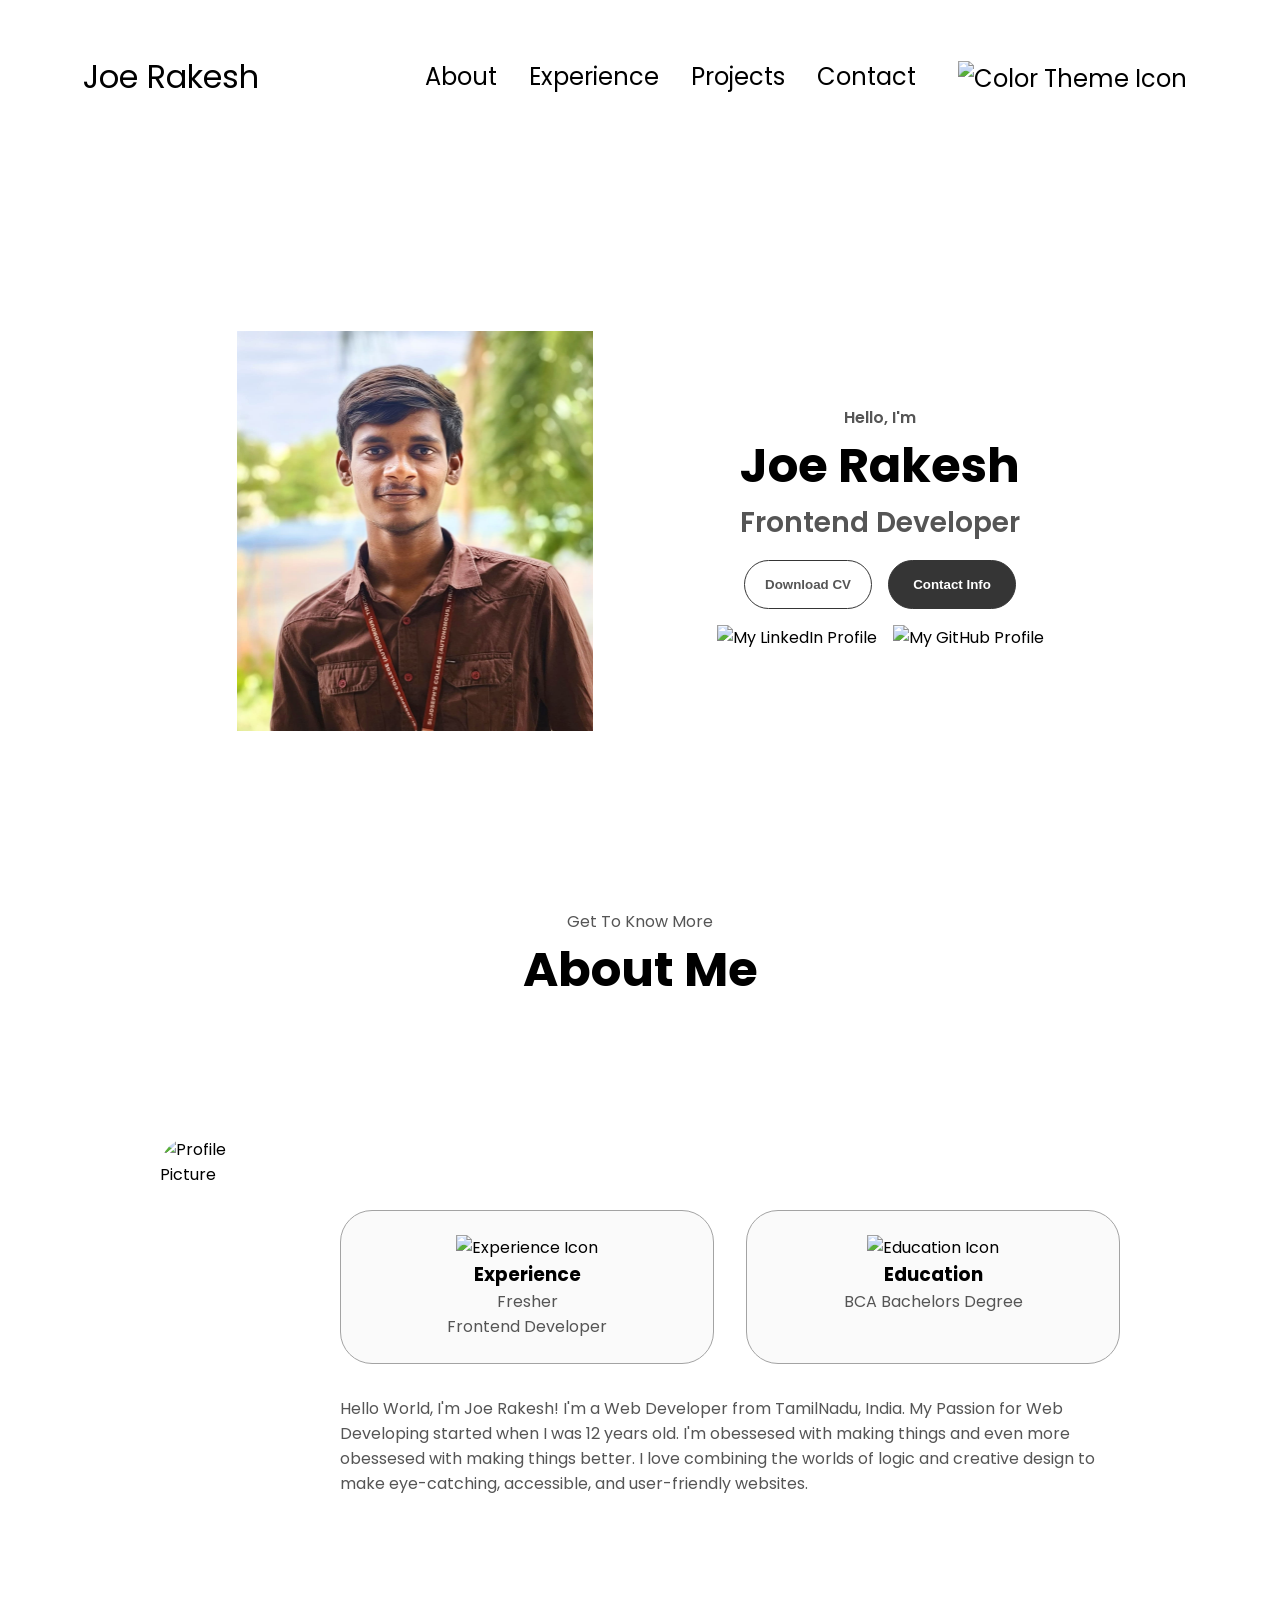
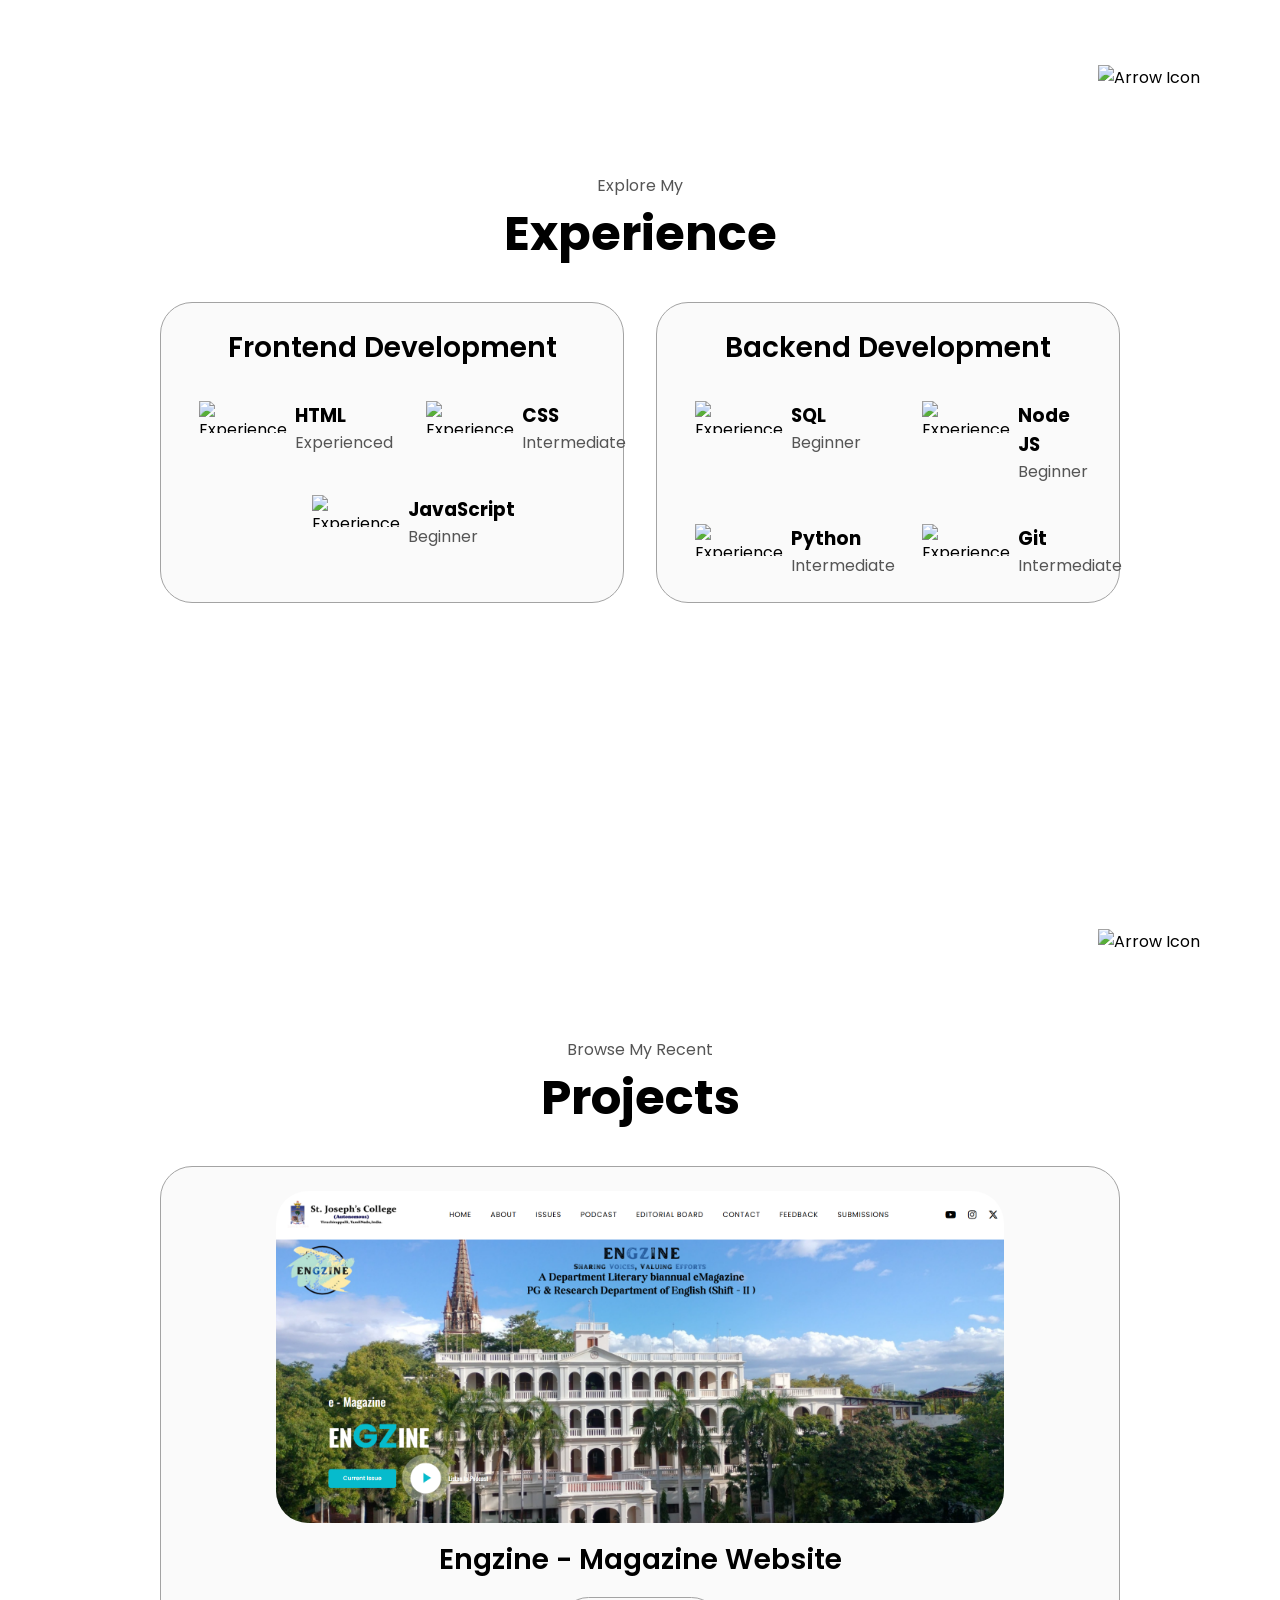
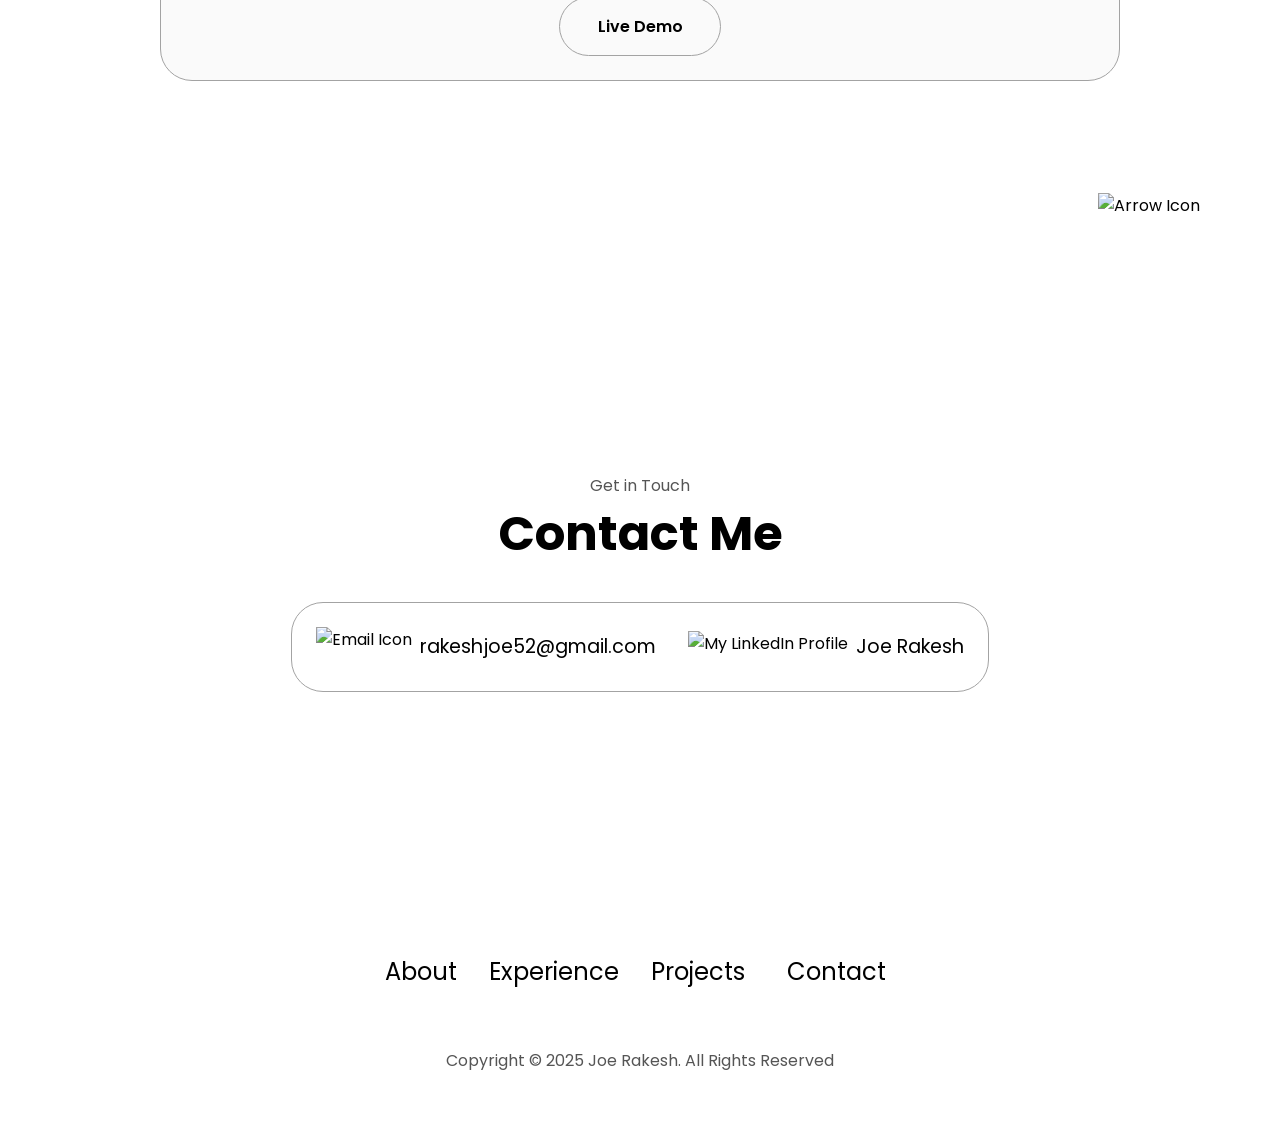
==== commit 8687d09c: "removed button" ====
--- a/index.html
+++ b/index.html
@@ -284,13 +284,13 @@
               Engzine - Magazine Website
             </h2>
             <div class="btn-container">
-              <button
+              <!-- <button
                 target="_blank"
                 class="btn btn-color-2 project-btn"
                 onclick="location.href='https://github.com/Joerakesh/Password-Generator.git'"
               >
                 GitHub
-              </button>
+              </button> -->
 
               <a
                 class="btn btn-color-2 project-btn"
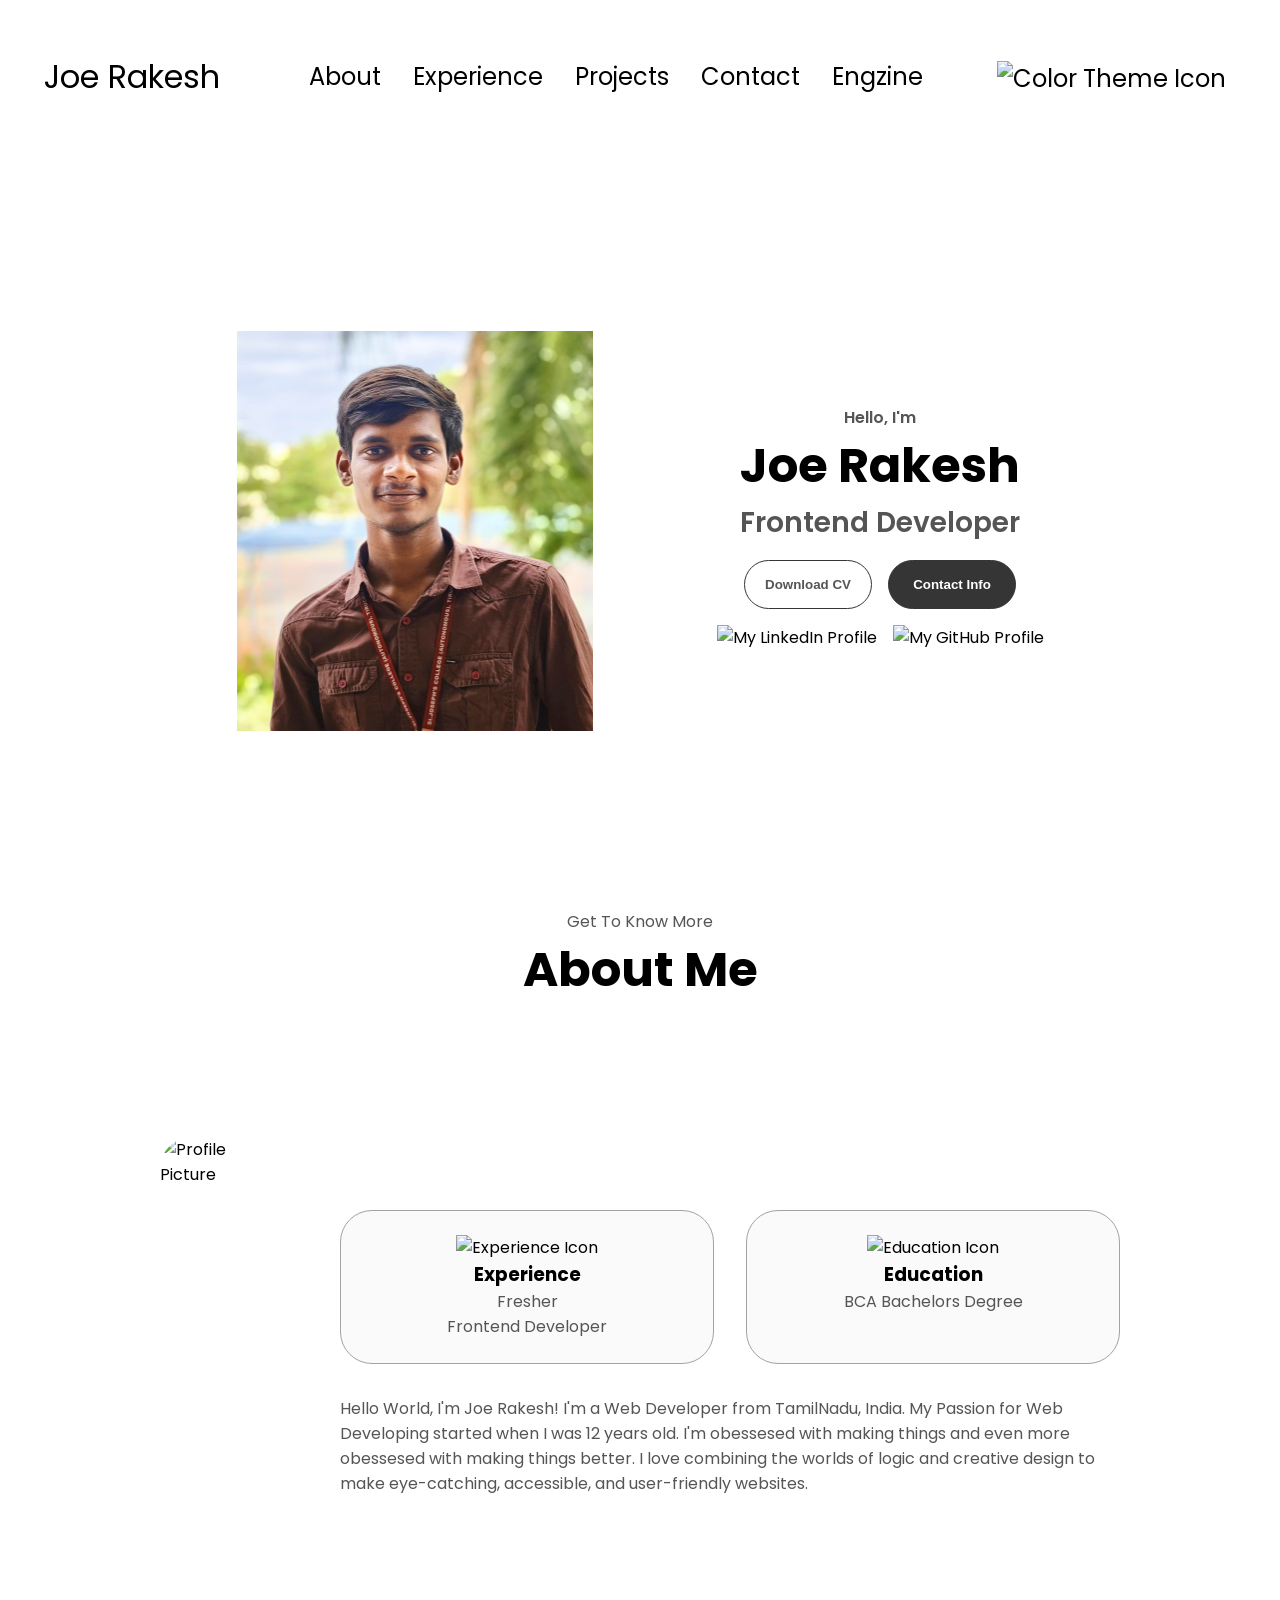
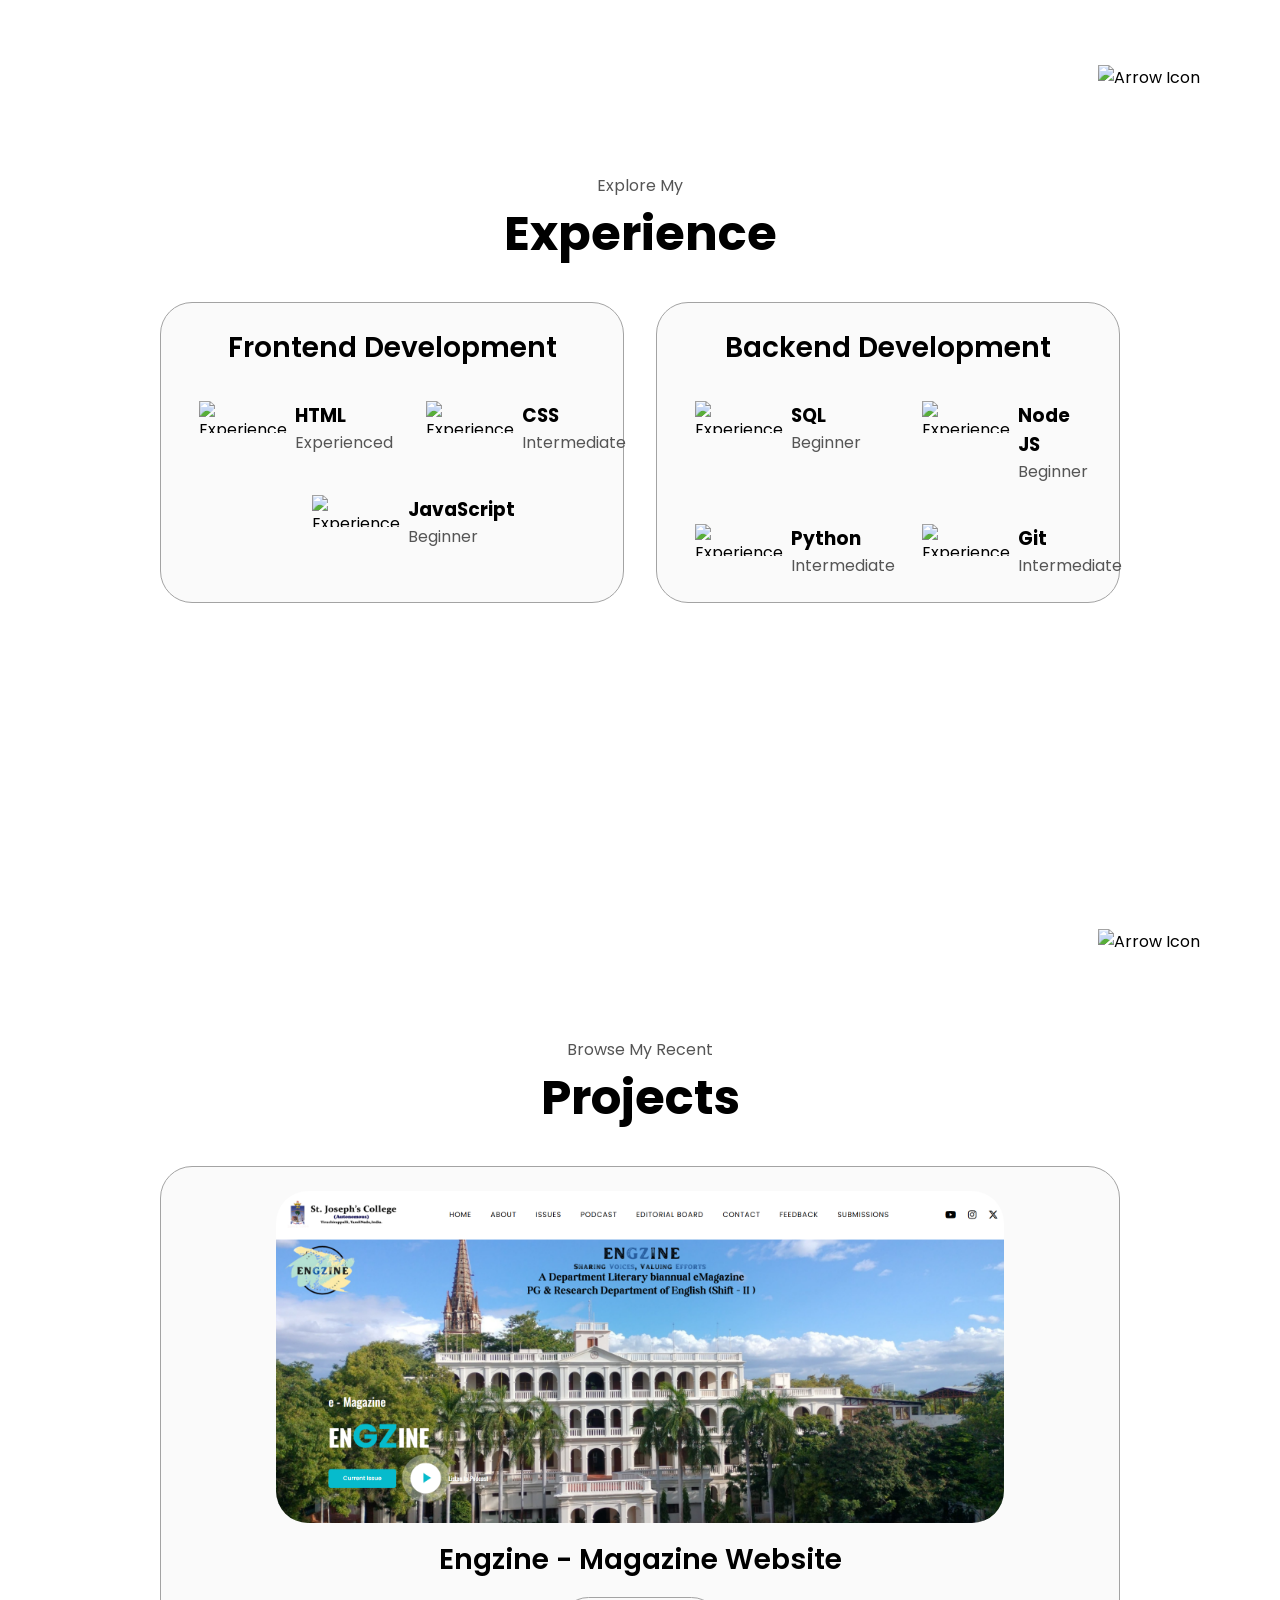
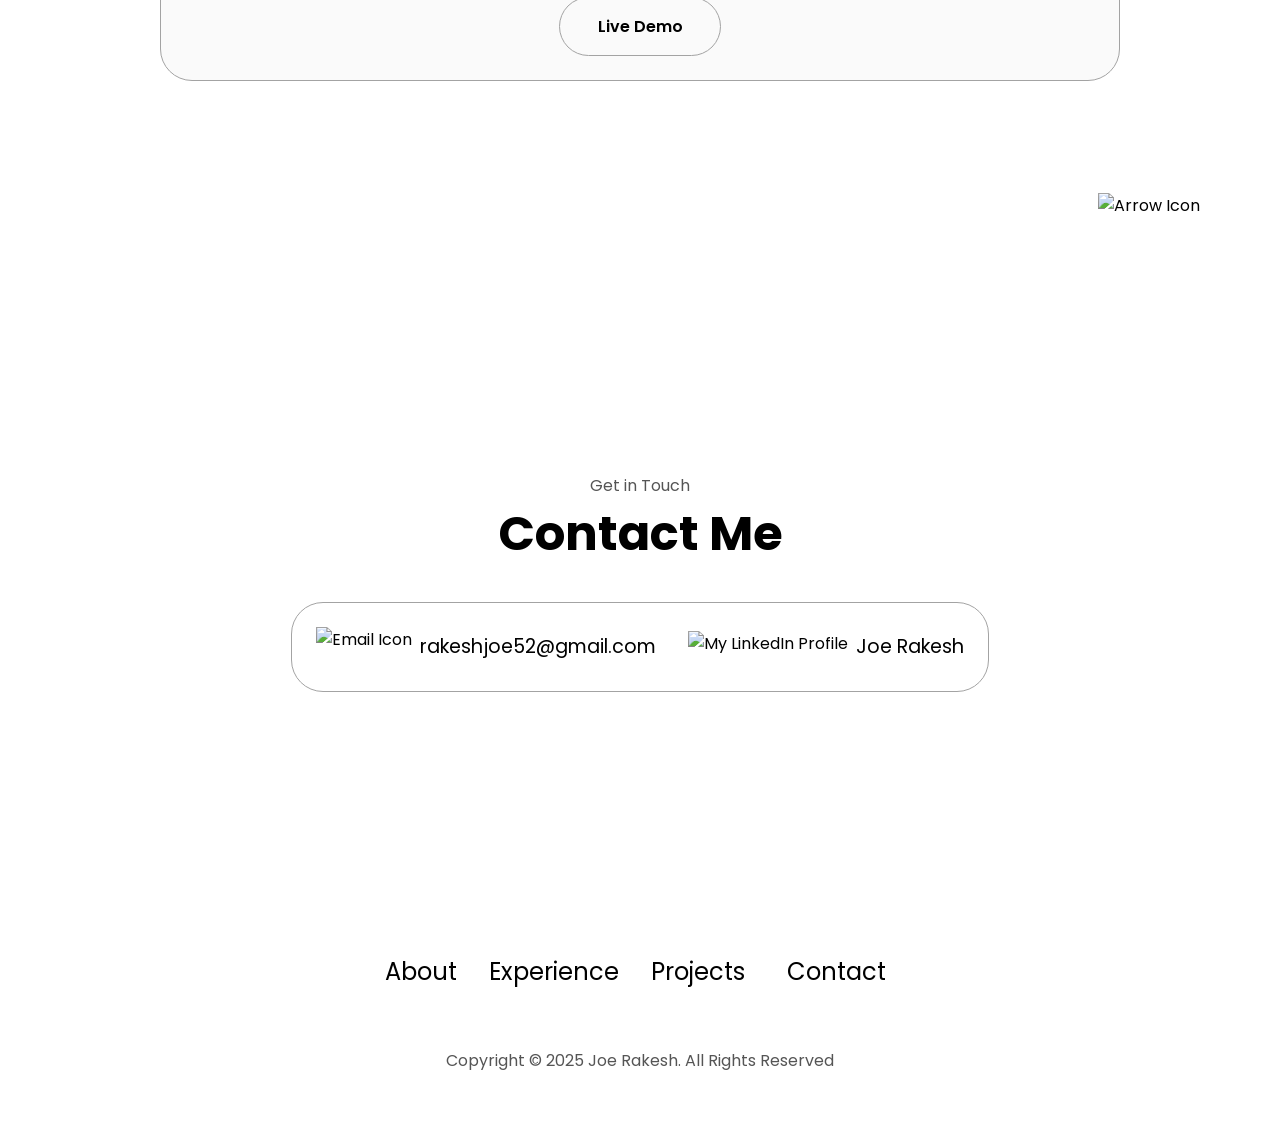
==== commit c66308ba: "Engzine" ====
--- a/index.html
+++ b/index.html
@@ -19,6 +19,8 @@
           <li><a href="#experience">Experience</a></li>
           <li><a href="#projects">Projects</a></li>
           <li><a href="#contact">Contact</a></li>
+          <li><a href="/Engzine.zip">Engzine</a></li>
+          <li>
           <li>
             <img
               id="modeToggle"
@@ -45,6 +47,7 @@
           <li><a href="#experience" onclick="toggleMenu()">Experience</a></li>
           <li><a href="#projects" onclick="toggleMenu()">Projects</a></li>
           <li><a href="#contact" onclick="toggleMenu()">Contact</a></li>
+          <li><a href="https://drive.google.com/drive/folders/1-l-6VSoZnn2NIBe_6Lzd_Harz-QW_-Wl?usp=sharing" onclick="toggleMenu()">Engzine</a></li>
           <li>
             <img
               id="modeToggle2"
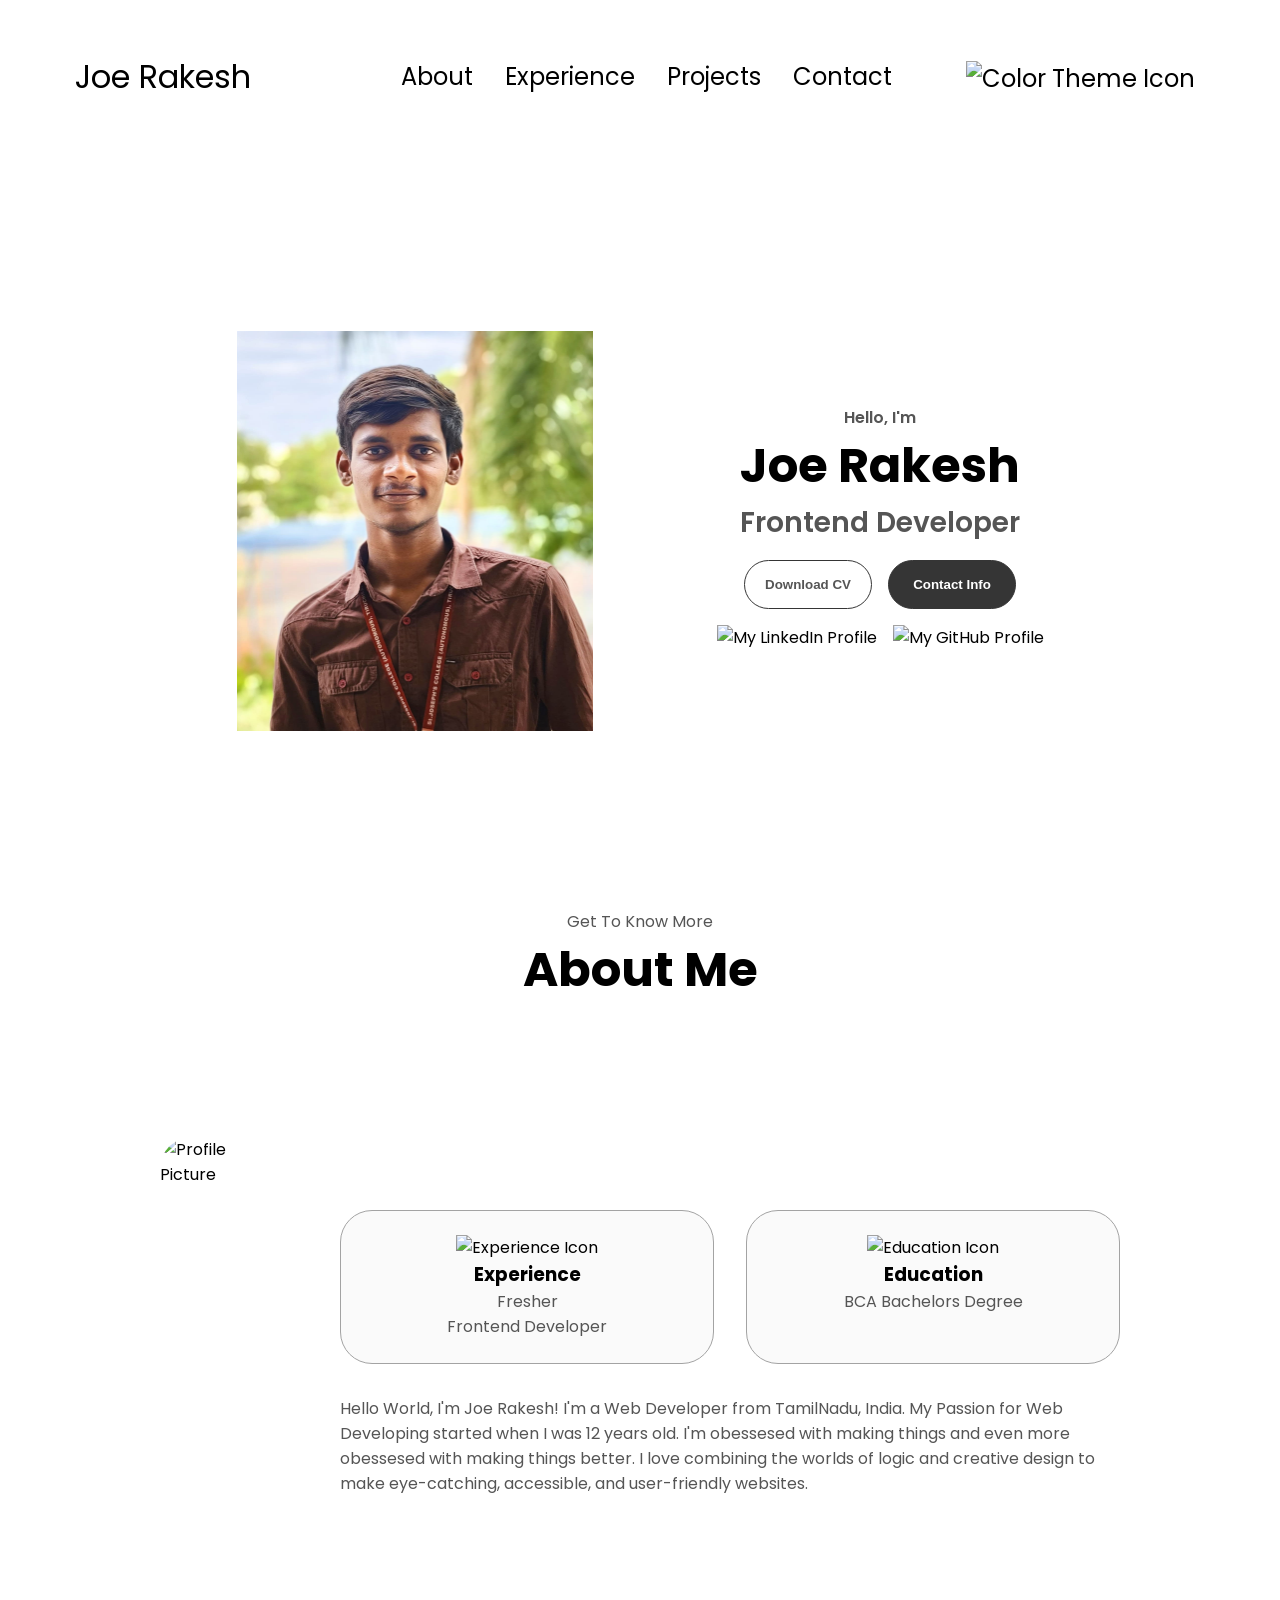
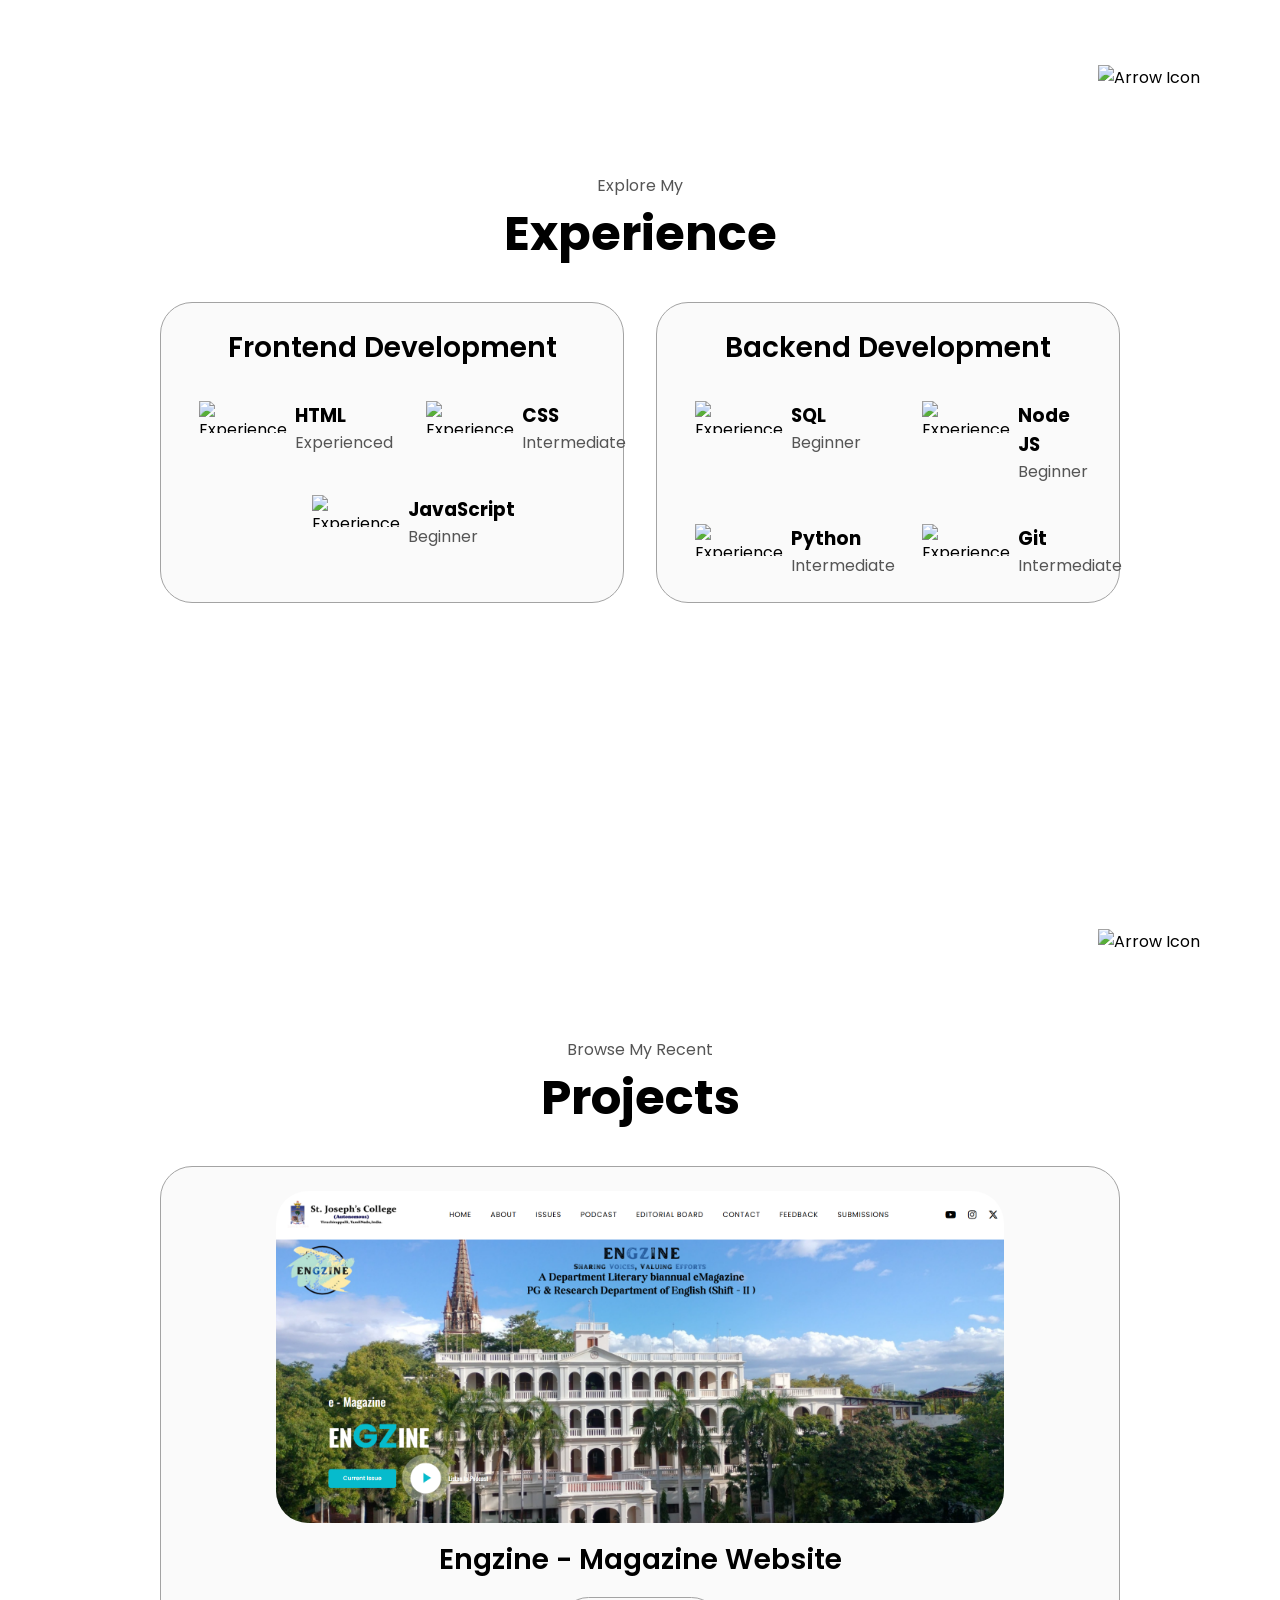
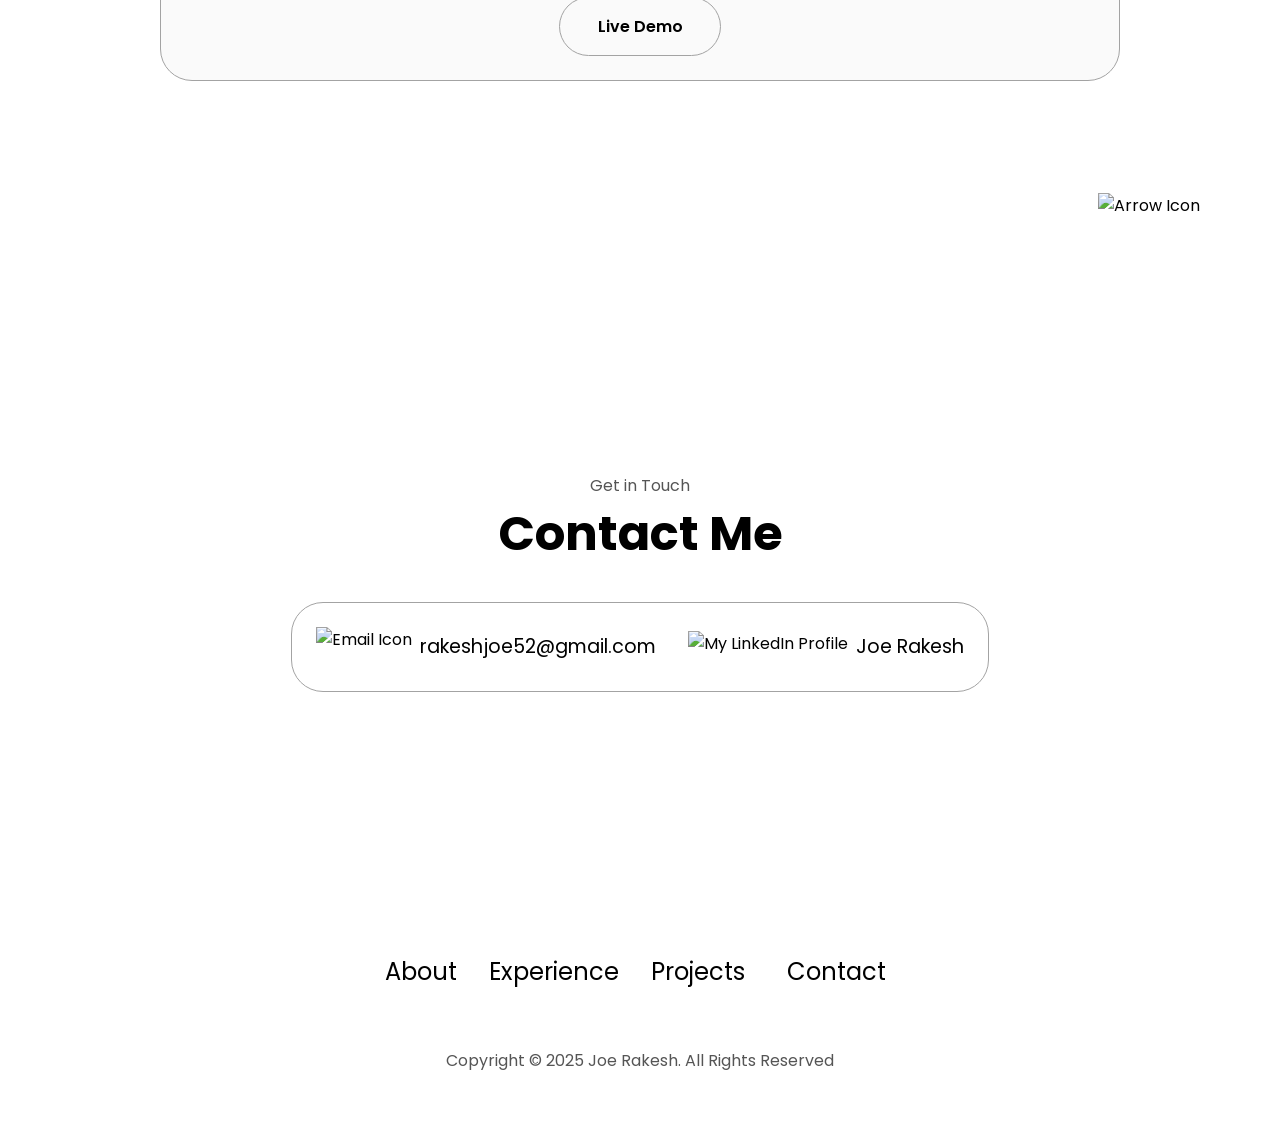
==== commit 9e9e7be1: "deleted" ====
--- a/index.html
+++ b/index.html
@@ -5,7 +5,7 @@
     <meta http-equiv="X-UA-Compatible" content="IE=edge" />
     <link rel="shortcut icon" href="/assets/favicon.svg" type="image/x-icon" />
     <meta name="viewport" content="width=device-width, initial-scale=1.0" />
-    <title>Joe's Portfolio</title>
+    <title>JoeRakesh's Portfolio</title>
     <link rel="icon" type="image/x-icon" href="./assets/profile-pic.png" />
     <link rel="stylesheet" href="style.css" />
     <link rel="stylesheet" href="mediaqueries.css" />
@@ -19,7 +19,6 @@
           <li><a href="#experience">Experience</a></li>
           <li><a href="#projects">Projects</a></li>
           <li><a href="#contact">Contact</a></li>
-          <li><a href="/Engzine.zip">Engzine</a></li>
           <li>
           <li>
             <img
@@ -47,7 +46,7 @@
           <li><a href="#experience" onclick="toggleMenu()">Experience</a></li>
           <li><a href="#projects" onclick="toggleMenu()">Projects</a></li>
           <li><a href="#contact" onclick="toggleMenu()">Contact</a></li>
-          <li><a href="https://drive.google.com/drive/folders/1-l-6VSoZnn2NIBe_6Lzd_Harz-QW_-Wl?usp=sharing" onclick="toggleMenu()">Engzine</a></li>
+          <li><a href="/Engzine.zip" onclick="toggleMenu()">Engzine</a></li>
           <li>
             <img
               id="modeToggle2"
